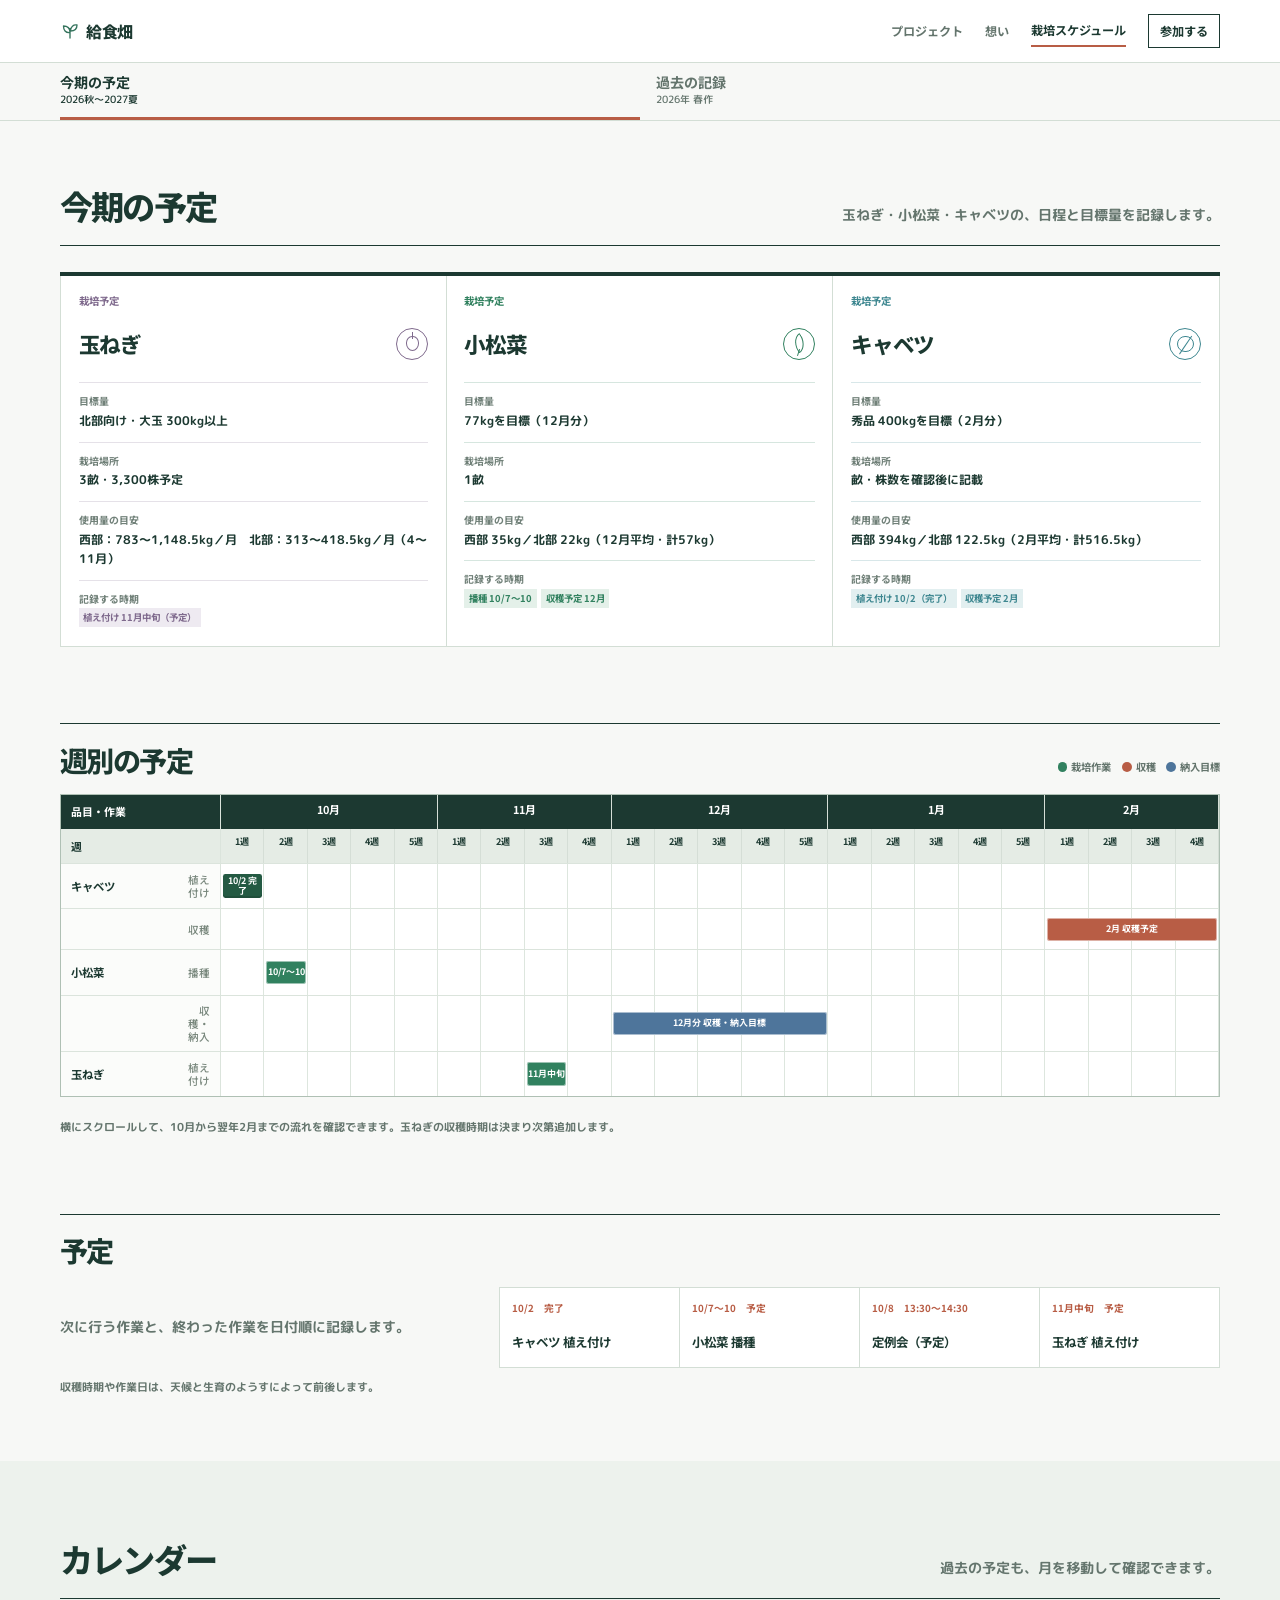
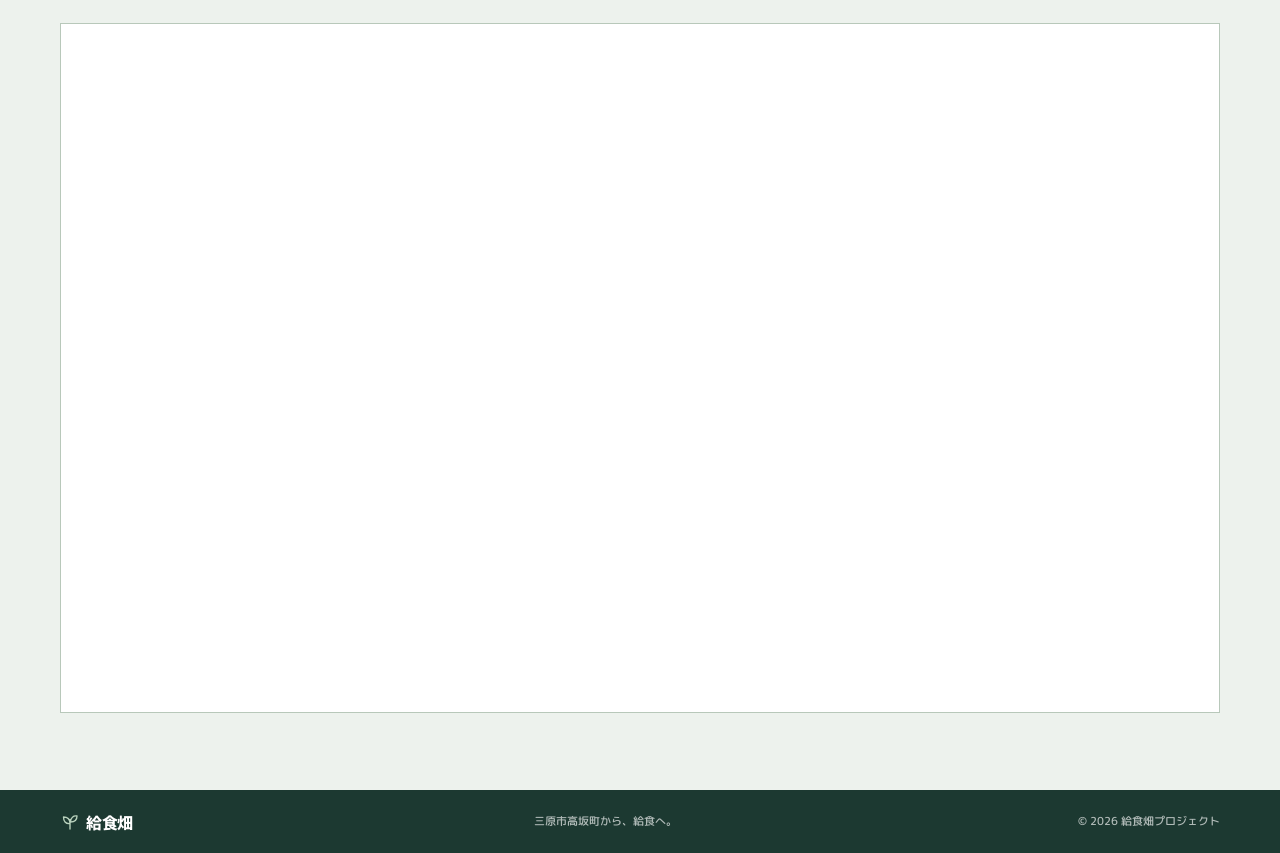
==== schedule.html @ 317f8845 "Add current-season cultivation gantt chart" ====
<!doctype html>
<html lang="ja">
  <head>
    <meta charset="UTF-8" />
    <meta name="viewport" content="width=device-width, initial-scale=1" />
    <meta name="description" content="給食畑の栽培予定と過去の栽培記録。播種から収穫・納入までの流れを確認できます。" />
    <title>栽培スケジュール | 給食畑</title>
    <link rel="preconnect" href="https://fonts.googleapis.com" />
    <link rel="preconnect" href="https://fonts.gstatic.com" crossorigin />
    <link href="https://fonts.googleapis.com/css2?family=M+PLUS+Rounded+1c:wght@400;500;700&family=Noto+Sans+JP:wght@500;600;700;800&display=swap" rel="stylesheet" />
    <link rel="icon" href="data:image/svg+xml,%3Csvg xmlns='http://www.w3.org/2000/svg' viewBox='0 0 64 64'%3E%3Cpath d='M31 58V21M31 34C16 35 10 25 10 14c13-1 21 6 21 20M33 25c3-13 11-18 22-17 0 13-8 20-22 20' fill='none' stroke='%231c3931' stroke-width='5' stroke-linecap='round'/%3E%3C/svg%3E" />
    <style>
      :root { --ink:#1c3931; --green:#34735c; --paper:#f7f8f6; --white:#fff; --line:#d3ded5; --muted:#64756d; --soil:#b85d45; --water:#628b9b; --onion:#7f6a8d; --komatsuna:#31815f; --cabbage:#3e8790; --delivery:#4e759b; --content:1160px; }
      * { box-sizing:border-box; }
      html { scroll-behavior:smooth; }
      body { margin:0; background:var(--paper); color:var(--ink); font-family:"M PLUS Rounded 1c","Hiragino Maru Gothic ProN","Yu Gothic",sans-serif; font-size:15px; font-weight:500; line-height:1.72; }
      button { font:inherit; cursor:pointer; }
      a { color:inherit; text-underline-offset:.2em; }
      h1,h2,h3,h4 { margin:0; font-family:"Noto Sans JP","Hiragino Kaku Gothic ProN","Yu Gothic",sans-serif; font-weight:800; letter-spacing:-.055em; line-height:1.28; }
      a:focus-visible,button:focus-visible,.gantt-scroll:focus-visible { outline:3px solid #d6a849; outline-offset:3px; }
      .skip-link { position:fixed; z-index:100; top:.5rem; left:.5rem; transform:translateY(-150%); padding:.4rem .7rem; background:var(--ink); color:white; font-weight:700; }
      .skip-link:focus { transform:translateY(0); }
      .content-width { width:min(var(--content),calc(100% - 3rem)); margin:auto; }

      .site-header { border-bottom:1px solid var(--line); background:var(--white); }
      .site-header__inner { width:min(var(--content),calc(100% - 3rem)); min-height:62px; margin:auto; display:flex; align-items:center; justify-content:space-between; gap:1.5rem; }
      .brand { display:inline-flex; align-items:center; gap:.4rem; font-family:"Noto Sans JP",sans-serif; font-size:1rem; font-weight:800; letter-spacing:-.04em; line-height:1; text-decoration:none; white-space:nowrap; }
      .brand__mark { width:1.25rem; height:1.25rem; fill:none; stroke:var(--green); stroke-linecap:round; stroke-linejoin:round; stroke-width:2.7; }
      nav { display:flex; gap:clamp(.6rem,1.7vw,1.5rem); align-items:center; font-family:"Noto Sans JP",sans-serif; font-size:.76rem; font-weight:700; }
      nav>a { padding:.3rem 0; color:var(--muted); text-decoration:none; }
      nav>a.is-current { border-bottom:2px solid var(--soil); color:var(--ink); }
      .header-cta { padding:.36rem .7rem; border:1px solid var(--ink); color:var(--ink); }

      .season-navigation { position:sticky; z-index:10; top:0; border-bottom:1px solid var(--line); background:rgba(247,248,246,.97); backdrop-filter:blur(10px); }
      .season-tabs { display:grid; grid-template-columns:repeat(2,minmax(0,1fr)); }
      .season-tab { min-height:57px; padding:.55rem 0; border:0; border-bottom:3px solid transparent; background:transparent; color:var(--muted); text-align:left; font-family:"Noto Sans JP",sans-serif; font-size:.88rem; font-weight:700; line-height:1.25; }
      .season-tab+.season-tab { padding-left:1rem; }
      .season-tab__index { display:none; }
      .season-tab small { display:block; margin-top:.1rem; font-family:"M PLUS Rounded 1c",sans-serif; font-size:.64rem; font-weight:500; }
      .season-tab.is-active { border-color:var(--soil); color:var(--ink); }

      .season-panel { padding:clamp(2.4rem,5vw,4.5rem) 0; }
      .season-panel[hidden] { display:none; }
      .section-intro { display:flex; align-items:baseline; justify-content:space-between; gap:2rem; padding-bottom:1.1rem; border-bottom:1px solid var(--ink); }
      .section-intro h1,.section-intro h2 { font-size:clamp(1.45rem,2.6vw,2.2rem); }
      .section-intro>p { max-width:34rem; margin:0; color:var(--muted); font-size:.87rem; font-weight:700; }
      .section-kicker { display:none; }

      .crop-ledger { display:grid; grid-template-columns:repeat(3,minmax(0,1fr)); margin-top:1.6rem; border-top:4px solid var(--entry-color, var(--ink)); }
      .crop-entry { min-width:0; padding:1rem 1.1rem 1.2rem; border-right:1px solid var(--line); border-bottom:1px solid var(--line); background:var(--white); }
      .crop-entry:first-child { border-left:1px solid var(--line); }
      .crop-entry--onion { --entry-color:var(--onion); --entry-pale:#eeeaf1; }
      .crop-entry--komatsuna { --entry-color:var(--komatsuna); --entry-pale:#e4f0e9; }
      .crop-entry--cabbage { --entry-color:var(--cabbage); --entry-pale:#e2eff0; }
      .crop-entry__number { display:block; margin-bottom:1.15rem; color:var(--entry-color); font-family:"Noto Sans JP",sans-serif; font-size:.65rem; font-weight:700; }
      .crop-entry__name { display:flex; align-items:center; justify-content:space-between; gap:.5rem; }
      .crop-entry__name h3 { font-size:1.35rem; }
      .crop-glyph { position:relative; flex:0 0 auto; width:2rem; height:2rem; border:1.5px solid var(--entry-color); border-radius:50%; }
      .crop-glyph::before,.crop-glyph::after { position:absolute; content:""; }
      .crop-entry--onion .crop-glyph::before { top:.43rem; left:.55rem; width:.72rem; height:.84rem; border:1.4px solid var(--entry-color); border-radius:48% 48% 52% 52%; }
      .crop-entry--onion .crop-glyph::after { top:.2rem; left:.93rem; height:.43rem; border-left:1.4px solid var(--entry-color); }
      .crop-entry--komatsuna .crop-glyph::before { top:.4rem; left:.61rem; width:.7rem; height:.9rem; border:1.4px solid var(--entry-color); border-radius:100% 0 100% 0; transform:rotate(-40deg); }
      .crop-entry--komatsuna .crop-glyph::after { top:1.25rem; left:.92rem; height:.46rem; border-left:1.4px solid var(--entry-color); transform:rotate(18deg); }
      .crop-entry--cabbage .crop-glyph::before { inset:.43rem; border:1.4px solid var(--entry-color); border-radius:50%; }
      .crop-entry--cabbage .crop-glyph::after { top:.28rem; left:.92rem; width:1px; height:1.4rem; background:var(--entry-color); transform:rotate(34deg); }
      .crop-entry dl { display:grid; gap:.72rem; margin:1.4rem 0 0; }
      .crop-entry dl>div { padding-top:.55rem; border-top:1px solid color-mix(in srgb,var(--entry-color) 20%,white); }
      dt { color:#718179; font-family:"Noto Sans JP",sans-serif; font-size:.62rem; font-weight:700; }
      dd { margin:.1rem 0 0; font-size:.78rem; font-weight:700; line-height:1.55; }
      .crop-entry__milestones dd { display:flex; flex-wrap:wrap; gap:.25rem; }
      .crop-entry__milestones dd span { padding:.13rem .3rem; background:var(--entry-pale); color:var(--entry-color); font-family:"Noto Sans JP",sans-serif; font-size:.59rem; font-weight:700; }

      .plan-gantt-section { margin-top:clamp(3rem,6vw,4.75rem); padding-top:1.1rem; border-top:1px solid var(--ink); }
      .plan-gantt-section .section-heading { margin-bottom:.75rem; }
      .plan-gantt-section .section-heading--gantt { display:flex; align-items:baseline; justify-content:space-between; gap:1.5rem; }
      .plan-gantt-section .section-heading h2 { font-size:clamp(1.3rem,2.2vw,1.8rem); }
      .plan-gantt-section .gantt-chart { min-width:1080px; }
      .gantt-bar.gantt-bar--complete { background:#245a43; box-shadow:inset 0 -2px 0 rgba(0,0,0,.12); }
      .gantt-bar--planned { box-shadow:inset 0 0 0 1px rgba(255,255,255,.52); }
      .plan-gantt-note { margin:.65rem 0 0; color:var(--muted); font-size:.68rem; font-weight:700; }
      .future-flow { margin-top:clamp(3rem,6vw,5rem); padding-top:1.1rem; border-top:1px solid var(--ink); }
      .future-flow__head { display:flex; align-items:baseline; justify-content:space-between; gap:2rem; }
      .future-flow__head h2 { font-size:clamp(1.3rem,2.2vw,1.8rem); }
      .schedule-pending { display:grid; grid-template-columns:minmax(14rem,1.15fr) 2fr; gap:1.5rem; align-items:center; margin-top:1.15rem; }
      .schedule-pending__lead { margin:0; color:var(--muted); font-size:.88rem; font-weight:700; }
      .schedule-steps { display:grid; grid-template-columns:repeat(4,1fr); gap:1px; margin:0; padding:0; border:1px solid var(--line); background:var(--line); list-style:none; }
      .schedule-steps li { min-height:72px; padding:.75rem; background:var(--white); }
      .schedule-steps span { display:block; margin-bottom:.8rem; color:var(--soil); font-family:"Noto Sans JP",sans-serif; font-size:.61rem; font-weight:700; }
      .schedule-steps strong { font-family:"Noto Sans JP",sans-serif; font-size:.78rem; font-weight:700; }
      .annotation,.gantt-note { margin:.65rem 0 0; color:var(--muted); font-size:.68rem; font-weight:700; }

      .season-panel--archive { background:#e7efe8; }
      .section-intro--archive { margin-bottom:2.3rem; }
      .delivery-summary { display:grid; grid-template-columns:10.5rem 1fr; gap:2rem; align-items:start; padding:1.1rem 0; border-top:1px solid var(--ink); border-bottom:1px solid #becdc0; }
      .delivery-summary__title h3 { font-size:1.05rem; }
      .summary-grid { display:grid; grid-template-columns:repeat(3,1fr); gap:1px; background:#bdcbbf; }
      .summary-grid article { min-width:0; padding:.8rem .9rem; background:var(--white); border-top:3px solid var(--komatsuna); }
      .summary-grid article:nth-child(2) { border-color:var(--water); }
      .summary-grid article:nth-child(3) { border-color:var(--soil); }
      .summary-grid p,.summary-grid small { display:block; margin:0; color:var(--muted); font-family:"Noto Sans JP",sans-serif; font-size:.63rem; font-weight:700; }
      .summary-grid strong { display:block; margin:.35rem 0 .22rem; font-family:"Noto Sans JP",sans-serif; font-size:clamp(1.5rem,2.5vw,2.25rem); font-weight:800; letter-spacing:-.09em; line-height:1; }
      .summary-grid strong span { margin-left:.1rem; font-size:.64em; letter-spacing:0; }

      .archive-gantt-section { margin-top:3.6rem; }
      .section-heading { margin-bottom:.9rem; }
      .section-heading--gantt { display:flex; align-items:baseline; justify-content:space-between; gap:1.5rem; }
      .section-heading h3 { font-size:clamp(1.2rem,2vw,1.6rem); }
      .legend { display:flex; flex-wrap:wrap; justify-content:flex-end; gap:.65rem; color:var(--muted); font-family:"Noto Sans JP",sans-serif; font-size:.64rem; font-weight:700; }
      .legend span { display:inline-flex; align-items:center; gap:.25rem; }
      .legend__swatch { width:.62rem; height:.62rem; border-radius:50%; background:var(--komatsuna); }
      .legend__swatch--harvest { background:var(--soil); }.legend__swatch--delivery { background:var(--delivery); }
      .crop-filter { display:flex; align-items:center; gap:.7rem; margin:0 0 .75rem; color:var(--muted); font-size:.68rem; font-weight:700; }
      .crop-filter>div { display:flex; flex-wrap:wrap; gap:.25rem; }
      .crop-filter button { padding:.18rem .45rem; border:1px solid #aabbb0; border-radius:999px; background:transparent; color:var(--ink); font-family:"Noto Sans JP",sans-serif; font-size:.61rem; font-weight:700; }
      .crop-filter button[aria-pressed="true"] { border-color:var(--green); background:var(--green); color:white; }
      .gantt-scroll { overflow-x:auto; padding:.25rem 0 .65rem; }
      .gantt-chart { min-width:1140px; overflow:hidden; border:1px solid #afc0b4; background:white; }
      .gantt-header,.gantt-row { display:grid; grid-template-columns:10rem 1fr; }
      .gantt-header>span,.gantt-row__label { padding:.48rem .62rem; border-right:1px solid #dbe4dc; }
      .gantt-header>span,.gantt-header__months span { background:var(--ink); color:white; font-family:"Noto Sans JP",sans-serif; font-size:.68rem; font-weight:700; }
      .gantt-header__months,.gantt-header__weeks,.gantt-track { display:grid; grid-template-columns:repeat(var(--columns),minmax(0,1fr)); }
      .gantt-header__months span,.gantt-header__weeks span { padding:.35rem; border-right:1px solid #d5ded6; text-align:center; }
      .gantt-header--weeks>span,.gantt-header__weeks span { background:#e5ece5; color:var(--ink); }
      .gantt-header__weeks span { font-family:"Noto Sans JP",sans-serif; font-size:.57rem; font-weight:700; }
      .gantt-row { min-height:2.85rem; border-top:1px solid #dbe4dc; }.gantt-row--sub { min-height:2.55rem; }.gantt-row.is-filtered { display:none; }
      .gantt-row__label { display:grid; grid-template-columns:1fr 2rem; align-items:center; gap:.3rem; background:#fbfcfa; font-family:"Noto Sans JP",sans-serif; font-size:.66rem; line-height:1.25; }
      .gantt-row__label strong { font-size:.71rem; }.gantt-row__label span { color:#77867b; text-align:right; }
      .gantt-track { align-items:center; background-image:repeating-linear-gradient(to right,transparent 0,transparent calc((100% / var(--columns)) - 1px),#dde6de calc((100% / var(--columns)) - 1px),#dde6de calc(100% / var(--columns))); }
      .gantt-bar { display:grid; place-items:center; min-height:1.48rem; margin:.28rem .12rem; padding:.08rem; border-radius:.15rem; color:white; font-family:"Noto Sans JP",sans-serif; font-size:.56rem; font-weight:700; line-height:1.15; text-align:center; }
      .gantt-bar--work { background:var(--komatsuna); }.gantt-bar--harvest { background:var(--soil); }.gantt-bar--delivery { background:var(--delivery); }

      .archive-list-section { margin-top:3.7rem; }
      .monthly-list { display:grid; grid-template-columns:repeat(5,minmax(0,1fr)); border-top:1px solid var(--ink); }
      .month-record { min-width:0; padding:.85rem .75rem 1rem; border-right:1px solid #b9c9bb; border-bottom:1px solid #b9c9bb; background:rgba(255,255,255,.48); }
      .month-record:first-child { border-left:1px solid #b9c9bb; }
      .month-record h4 { margin:0 0 .9rem; font-size:1.3rem; }
      .month-record__period+.month-record__period { margin-top:.7rem; padding-top:.65rem; border-top:1px solid #cbd8cc; }
      .month-record__period p { margin:0 0 .25rem; color:var(--green); font-family:"Noto Sans JP",sans-serif; font-size:.59rem; font-weight:700; }
      .month-record__period ul { display:grid; gap:.34rem; margin:0; padding:0; list-style:none; font-size:.68rem; font-weight:700; line-height:1.5; }
      .month-record__period li { position:relative; padding-left:.62rem; }.month-record__period li::before { position:absolute; top:.38rem; left:0; width:.24rem; height:.24rem; border-radius:50%; background:var(--soil); content:""; }

      .calendar-section { padding:clamp(3rem,6vw,5rem) 0; background:#edf2ed; }.section-intro--calendar { margin-bottom:1.5rem; }
      .calendar-frame { height:clamp(480px,64vw,690px); overflow:hidden; border:1px solid #b8c8ba; background:white; }.calendar-frame iframe { width:100%; height:100%; border:0; }
      .site-footer { display:flex; align-items:center; justify-content:space-between; gap:1rem; padding:1.35rem max(1.5rem,calc((100% - var(--content))/2)); background:var(--ink); color:white; }.brand--footer { color:white; }.brand--footer .brand__mark { stroke:#b9d2bd; }.site-footer p,.site-footer small { margin:0; color:rgba(255,255,255,.65); font-size:.66rem; }

      @media(max-width:800px) { .section-intro { display:block; }.section-intro>p { margin-top:.65rem; }.delivery-summary { grid-template-columns:1fr; gap:1rem; }.monthly-list { grid-template-columns:repeat(3,minmax(0,1fr)); }.month-record:nth-child(4) { border-left:1px solid #b9c9bb; } }
      @media(max-width:680px) { .site-header__inner { min-height:58px; }nav>a:not(.is-current),.header-cta { display:none; }.content-width,.site-header__inner { width:calc(100% - 2rem); }.season-panel { padding:2.2rem 0; }.crop-ledger { grid-template-columns:1fr; }.crop-entry,.crop-entry:first-child { display:grid; grid-template-columns:7.5rem 1fr; gap:1rem; border-left:1px solid var(--line); }.crop-entry__number { margin-bottom:.55rem; }.crop-entry dl { margin:0; }.plan-gantt-section .section-heading--gantt { display:block; }.plan-gantt-section .legend { justify-content:flex-start; margin-top:.6rem; }.future-flow { margin-top:3.2rem; }.future-flow__head { display:block; }.schedule-pending { grid-template-columns:1fr; gap:.85rem; }.schedule-steps { grid-template-columns:repeat(2,1fr); }.section-heading--gantt { display:block; }.legend { justify-content:flex-start; margin-top:.6rem; }.summary-grid { grid-template-columns:1fr; }.summary-grid article { display:grid; grid-template-columns:1fr auto; align-items:center; }.summary-grid strong { grid-row:span 2; grid-column:2; margin:0; }.summary-grid small { grid-column:1; }.monthly-list { grid-template-columns:1fr; }.month-record,.month-record:nth-child(4) { border-left:1px solid #b9c9bb; }.site-footer { display:grid; justify-items:start; gap:.25rem; } }
      @media(max-width:400px) { body { font-size:14px; }.season-tab { min-height:53px; font-size:.76rem; }.season-tab+.season-tab { padding-left:.55rem; }.crop-entry,.crop-entry:first-child { grid-template-columns:1fr; }.schedule-steps { grid-template-columns:1fr; }.schedule-steps li { min-height:0; padding:.65rem .8rem; }.schedule-steps span,.schedule-steps strong { display:inline; }.schedule-steps span { margin-right:.55rem; }.crop-filter { display:block; }.crop-filter>div { margin-top:.4rem; } }
      @media(prefers-reduced-motion:reduce) { html { scroll-behavior:auto; } }
    </style>
  </head>
  <body>
    <a class="skip-link" href="#main">本文へ移動</a>
    <header class="site-header"><div class="site-header__inner"><a class="brand" href="/" aria-label="給食畑 トップページ"><svg class="brand__mark" viewBox="0 0 40 40" aria-hidden="true"><path d="M20 34V15M20 23C11 24 7 18 7 10c8 0 13 4 13 13M21 18c2-8 7-11 13-10 0 8-5 12-13 12" /></svg><span>給食畑</span></a><nav aria-label="主要メニュー"><a href="/#about">プロジェクト</a><a href="/#story">想い</a><a class="is-current" href="schedule.html" aria-current="page">栽培スケジュール</a><a class="header-cta" href="/#contact">参加する</a></nav></div></header>

    <main id="main">
      <section class="season-navigation" aria-label="表示する栽培期を選ぶ"><div class="content-width"><div class="season-tabs" role="tablist" aria-label="栽培期"><button id="tab-plan" class="season-tab is-active" type="button" role="tab" aria-selected="true" aria-controls="panel-plan" data-season-tab="plan"><span class="season-tab__index">01</span><span>今期の予定<small>2026秋〜2027夏</small></span></button><button id="tab-spring-2026" class="season-tab" type="button" role="tab" aria-selected="false" aria-controls="panel-spring-2026" data-season-tab="spring-2026"><span class="season-tab__index">02</span><span>過去の記録<small>2026年 春作</small></span></button></div></div></section>

      <section id="panel-plan" class="season-panel season-panel--plan" role="tabpanel" aria-labelledby="tab-plan" data-season-panel="plan"><div class="content-width"><div class="section-intro"><div><p class="section-kicker">今期の栽培計画</p><h1>今期の予定</h1></div><p>玉ねぎ・小松菜・キャベツの、日程と目標量を記録します。</p></div><div id="plan-crops" class="crop-ledger" aria-live="polite"></div><section class="plan-gantt-section" aria-labelledby="plan-gantt-title"><div class="section-heading section-heading--gantt"><div><h2 id="plan-gantt-title">週別の予定</h2></div><div class="legend" aria-label="ガント表の凡例"><span><i class="legend__swatch legend__swatch--work"></i>栽培作業</span><span><i class="legend__swatch legend__swatch--harvest"></i>収穫</span><span><i class="legend__swatch legend__swatch--delivery"></i>納入目標</span></div></div><div class="gantt-scroll" tabindex="0" aria-label="2026年秋から2027年2月までの週別栽培予定。横にスクロールして確認できます。"><div id="plan-gantt" class="gantt-chart"></div></div><p class="plan-gantt-note">横にスクロールして、10月から翌年2月までの流れを確認できます。玉ねぎの収穫時期は決まり次第追加します。</p></section><section class="future-flow" aria-labelledby="plan-schedule-title"><div class="future-flow__head"><p class="section-kicker">直近の作業</p><h2 id="plan-schedule-title">予定</h2></div><div id="plan-schedule" class="schedule-pending"><p class="schedule-pending__lead">次に行う作業と、終わった作業を日付順に記録します。</p><ol class="schedule-steps" aria-label="直近の栽培と会議の予定"><li><span>10/2　完了</span><strong>キャベツ 植え付け</strong></li><li><span>10/7〜10　予定</span><strong>小松菜 播種</strong></li><li><span>10/8　13:30〜14:30</span><strong>定例会（予定）</strong></li><li><span>11月中旬　予定</span><strong>玉ねぎ 植え付け</strong></li></ol></div><p class="annotation">収穫時期や作業日は、天候と生育のようすによって前後します。</p></section></div></section>

      <section id="panel-spring-2026" class="season-panel season-panel--archive" role="tabpanel" aria-labelledby="tab-spring-2026" data-season-panel="spring-2026" hidden><div class="content-width"><div class="section-intro section-intro--archive"><div><p class="section-kicker">2026年 春作の記録</p><h2>過去の予定と実績</h2></div><p>当時の予定と実績を、今期の計画と分けて保管しています。</p></div><section class="delivery-summary" aria-labelledby="spring-summary-title"><div class="delivery-summary__title"><p class="section-kicker">5月の納入</p><h3 id="spring-summary-title">納入実績</h3></div><div class="summary-grid"><article><p>小松菜</p><strong>67.6<span>kg</span></strong><small>西部・北部 合計</small></article><article><p>青梗菜</p><strong>54.4<span>kg</span></strong><small>西部・北部 合計</small></article><article><p>キャベツ</p><strong>86.6<span>kg</span></strong><small>北部 合計</small></article></div></section><section class="archive-gantt-section" aria-labelledby="archive-gantt-title"><div class="section-heading section-heading--gantt"><div><p class="section-kicker">週別の記録</p><h3 id="archive-gantt-title">ガントチャート</h3></div><div class="legend" aria-label="ガント表の凡例"><span><i class="legend__swatch legend__swatch--work"></i>作業</span><span><i class="legend__swatch legend__swatch--harvest"></i>収穫</span><span><i class="legend__swatch legend__swatch--delivery"></i>出荷可能</span></div></div><div class="crop-filter" aria-label="品目で表示を絞り込む"><span>表示する品目</span><div id="crop-filter-buttons"></div></div><div class="gantt-scroll" tabindex="0" aria-label="2026年春作の週別ガント表。横にスクロールして確認できます。"><div id="archive-gantt" class="gantt-chart"></div></div><p class="gantt-note">横にスクロールすると、3月から7月までの週別の流れを確認できます。</p></section><section class="archive-list-section" aria-labelledby="archive-list-title"><div class="section-heading"><p class="section-kicker">月別の記録</p><h3 id="archive-list-title">月ごとの予定</h3></div><div id="archive-list" class="monthly-list"></div></section></div></section>

      <section class="calendar-section" aria-labelledby="calendar-title"><div class="content-width"><div class="section-intro section-intro--calendar"><div><p class="section-kicker">詳細</p><h2 id="calendar-title">カレンダー</h2></div><p>過去の予定も、月を移動して確認できます。</p></div><div class="calendar-frame"><iframe title="給食畑のGoogleカレンダー" src="https://calendar.google.com/calendar/embed?src=kyushokubatake%40gmail.com&ctz=Asia%2FTokyo" frameborder="0" scrolling="no"></iframe></div></div></section>
    </main>

    <footer class="site-footer"><a class="brand brand--footer" href="/"><svg class="brand__mark" viewBox="0 0 40 40" aria-hidden="true"><path d="M20 34V15M20 23C11 24 7 18 7 10c8 0 13 4 13 13M21 18c2-8 7-11 13-10 0 8-5 12-13 12" /></svg><span>給食畑</span></a><p>三原市高坂町から、給食へ。</p><small>&copy; 2026 給食畑プロジェクト</small></footer>
    <script src="schedule.js"></script>
  </body>
</html>
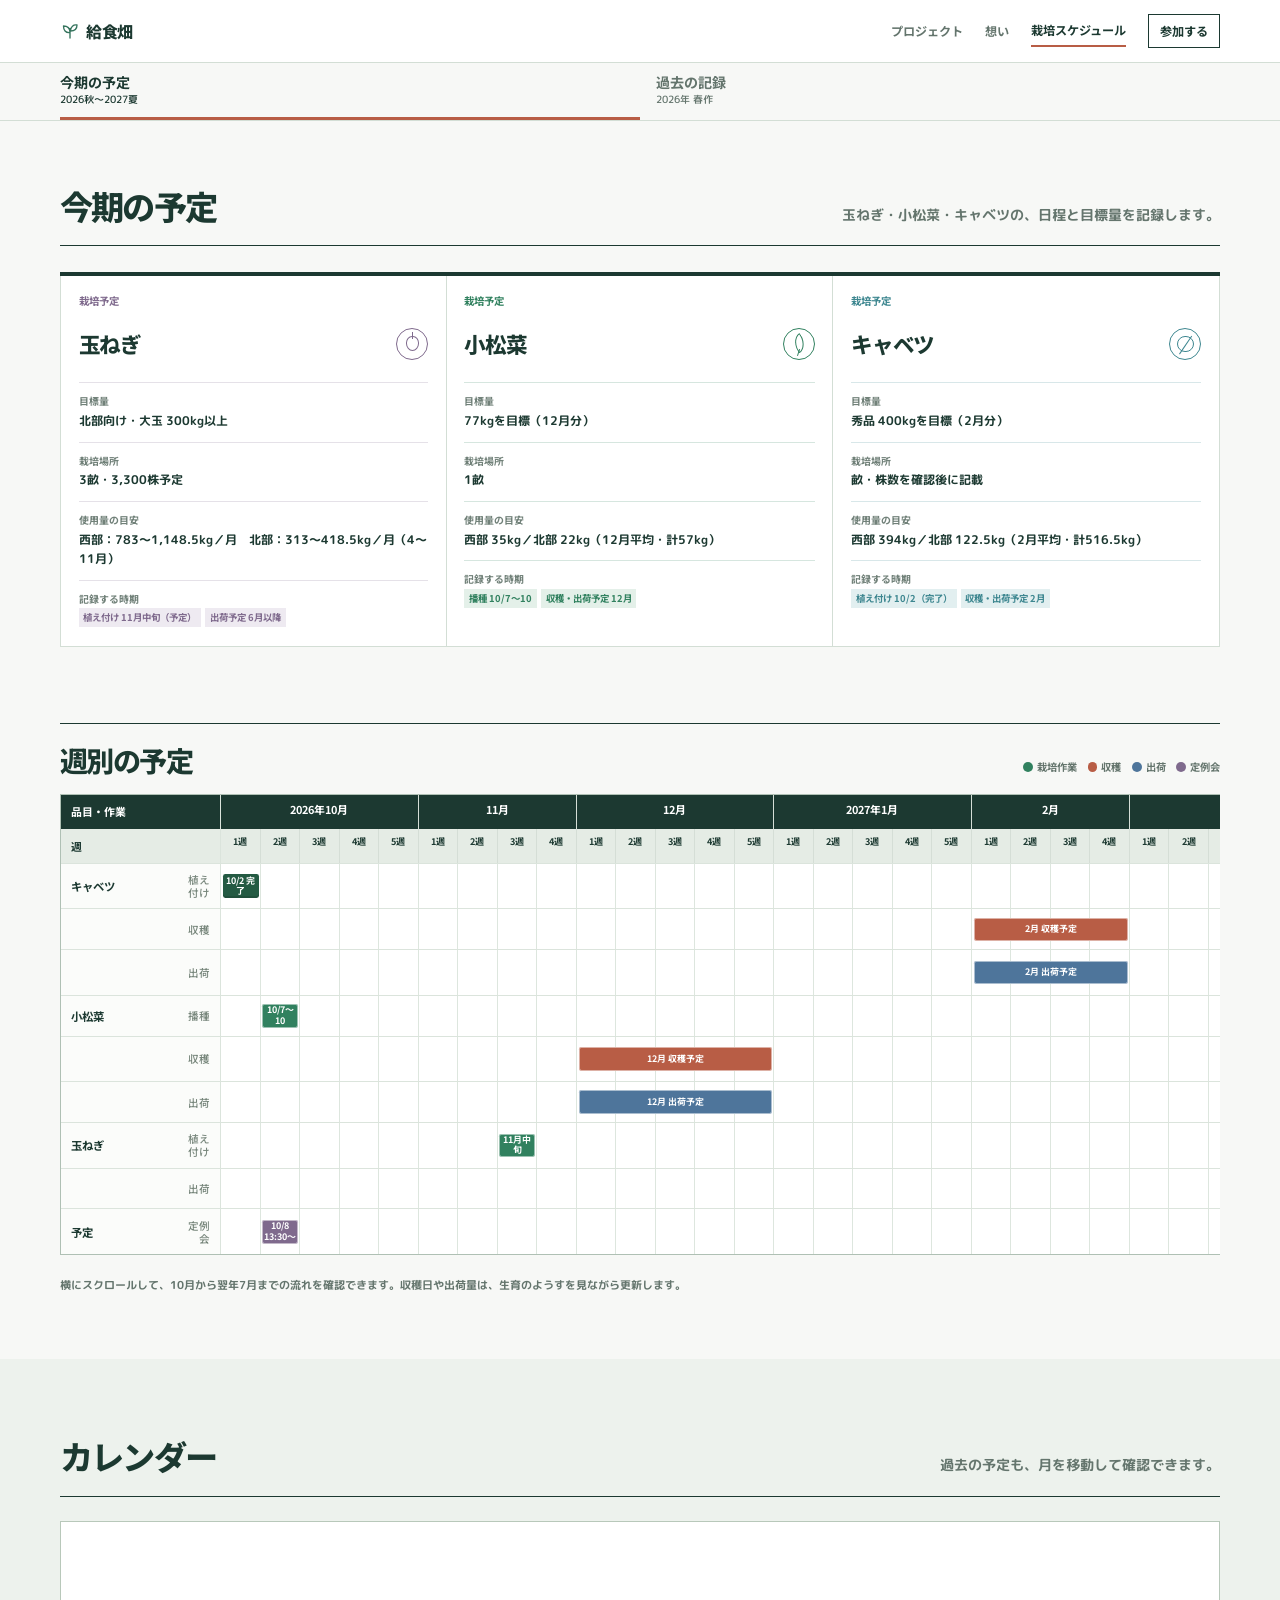
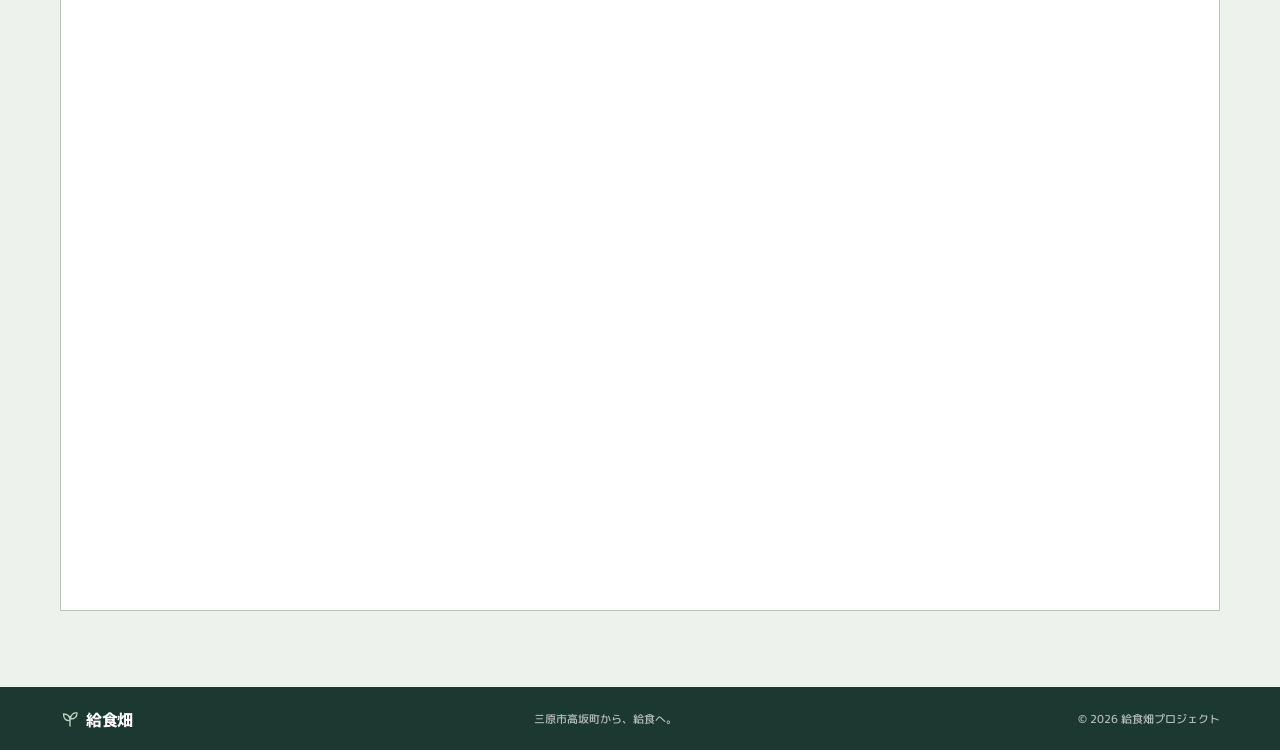
==== commit 288c3b1c: "Align site pages and expand cultivation schedule" ====
--- a/schedule.html
+++ b/schedule.html
@@ -74,20 +74,12 @@
       .plan-gantt-section .section-heading { margin-bottom:.75rem; }
       .plan-gantt-section .section-heading--gantt { display:flex; align-items:baseline; justify-content:space-between; gap:1.5rem; }
       .plan-gantt-section .section-heading h2 { font-size:clamp(1.3rem,2.2vw,1.8rem); }
-      .plan-gantt-section .gantt-chart { min-width:1080px; }
+      .plan-gantt-section .gantt-chart { min-width:1940px; }
       .gantt-bar.gantt-bar--complete { background:#245a43; box-shadow:inset 0 -2px 0 rgba(0,0,0,.12); }
       .gantt-bar--planned { box-shadow:inset 0 0 0 1px rgba(255,255,255,.52); }
+      .gantt-bar--meeting { background:var(--onion); }
       .plan-gantt-note { margin:.65rem 0 0; color:var(--muted); font-size:.68rem; font-weight:700; }
-      .future-flow { margin-top:clamp(3rem,6vw,5rem); padding-top:1.1rem; border-top:1px solid var(--ink); }
-      .future-flow__head { display:flex; align-items:baseline; justify-content:space-between; gap:2rem; }
-      .future-flow__head h2 { font-size:clamp(1.3rem,2.2vw,1.8rem); }
-      .schedule-pending { display:grid; grid-template-columns:minmax(14rem,1.15fr) 2fr; gap:1.5rem; align-items:center; margin-top:1.15rem; }
-      .schedule-pending__lead { margin:0; color:var(--muted); font-size:.88rem; font-weight:700; }
-      .schedule-steps { display:grid; grid-template-columns:repeat(4,1fr); gap:1px; margin:0; padding:0; border:1px solid var(--line); background:var(--line); list-style:none; }
-      .schedule-steps li { min-height:72px; padding:.75rem; background:var(--white); }
-      .schedule-steps span { display:block; margin-bottom:.8rem; color:var(--soil); font-family:"Noto Sans JP",sans-serif; font-size:.61rem; font-weight:700; }
-      .schedule-steps strong { font-family:"Noto Sans JP",sans-serif; font-size:.78rem; font-weight:700; }
-      .annotation,.gantt-note { margin:.65rem 0 0; color:var(--muted); font-size:.68rem; font-weight:700; }
+      .gantt-note { margin:.65rem 0 0; color:var(--muted); font-size:.68rem; font-weight:700; }
 
       .season-panel--archive { background:#e7efe8; }
       .section-intro--archive { margin-bottom:2.3rem; }
@@ -108,7 +100,7 @@
       .legend { display:flex; flex-wrap:wrap; justify-content:flex-end; gap:.65rem; color:var(--muted); font-family:"Noto Sans JP",sans-serif; font-size:.64rem; font-weight:700; }
       .legend span { display:inline-flex; align-items:center; gap:.25rem; }
       .legend__swatch { width:.62rem; height:.62rem; border-radius:50%; background:var(--komatsuna); }
-      .legend__swatch--harvest { background:var(--soil); }.legend__swatch--delivery { background:var(--delivery); }
+      .legend__swatch--harvest { background:var(--soil); }.legend__swatch--delivery { background:var(--delivery); }.legend__swatch--meeting { background:var(--onion); }
       .crop-filter { display:flex; align-items:center; gap:.7rem; margin:0 0 .75rem; color:var(--muted); font-size:.68rem; font-weight:700; }
       .crop-filter>div { display:flex; flex-wrap:wrap; gap:.25rem; }
       .crop-filter button { padding:.18rem .45rem; border:1px solid #aabbb0; border-radius:999px; background:transparent; color:var(--ink); font-family:"Noto Sans JP",sans-serif; font-size:.61rem; font-weight:700; }
@@ -144,26 +136,26 @@
       .site-footer { display:flex; align-items:center; justify-content:space-between; gap:1rem; padding:1.35rem max(1.5rem,calc((100% - var(--content))/2)); background:var(--ink); color:white; }.brand--footer { color:white; }.brand--footer .brand__mark { stroke:#b9d2bd; }.site-footer p,.site-footer small { margin:0; color:rgba(255,255,255,.65); font-size:.66rem; }
 
       @media(max-width:800px) { .section-intro { display:block; }.section-intro>p { margin-top:.65rem; }.delivery-summary { grid-template-columns:1fr; gap:1rem; }.monthly-list { grid-template-columns:repeat(3,minmax(0,1fr)); }.month-record:nth-child(4) { border-left:1px solid #b9c9bb; } }
-      @media(max-width:680px) { .site-header__inner { min-height:58px; }nav>a:not(.is-current),.header-cta { display:none; }.content-width,.site-header__inner { width:calc(100% - 2rem); }.season-panel { padding:2.2rem 0; }.crop-ledger { grid-template-columns:1fr; }.crop-entry,.crop-entry:first-child { display:grid; grid-template-columns:7.5rem 1fr; gap:1rem; border-left:1px solid var(--line); }.crop-entry__number { margin-bottom:.55rem; }.crop-entry dl { margin:0; }.plan-gantt-section .section-heading--gantt { display:block; }.plan-gantt-section .legend { justify-content:flex-start; margin-top:.6rem; }.future-flow { margin-top:3.2rem; }.future-flow__head { display:block; }.schedule-pending { grid-template-columns:1fr; gap:.85rem; }.schedule-steps { grid-template-columns:repeat(2,1fr); }.section-heading--gantt { display:block; }.legend { justify-content:flex-start; margin-top:.6rem; }.summary-grid { grid-template-columns:1fr; }.summary-grid article { display:grid; grid-template-columns:1fr auto; align-items:center; }.summary-grid strong { grid-row:span 2; grid-column:2; margin:0; }.summary-grid small { grid-column:1; }.monthly-list { grid-template-columns:1fr; }.month-record,.month-record:nth-child(4) { border-left:1px solid #b9c9bb; }.site-footer { display:grid; justify-items:start; gap:.25rem; } }
-      @media(max-width:400px) { body { font-size:14px; }.season-tab { min-height:53px; font-size:.76rem; }.season-tab+.season-tab { padding-left:.55rem; }.crop-entry,.crop-entry:first-child { grid-template-columns:1fr; }.schedule-steps { grid-template-columns:1fr; }.schedule-steps li { min-height:0; padding:.65rem .8rem; }.schedule-steps span,.schedule-steps strong { display:inline; }.schedule-steps span { margin-right:.55rem; }.crop-filter { display:block; }.crop-filter>div { margin-top:.4rem; } }
+      @media(max-width:680px) { .site-header__inner { min-height:58px; }nav>a:not(.is-current),.header-cta { display:none; }.content-width,.site-header__inner { width:calc(100% - 2rem); }.season-panel { padding:2.2rem 0; }.crop-ledger { grid-template-columns:1fr; }.crop-entry,.crop-entry:first-child { display:grid; grid-template-columns:7.5rem 1fr; gap:1rem; border-left:1px solid var(--line); }.crop-entry__number { margin-bottom:.55rem; }.crop-entry dl { margin:0; }.plan-gantt-section .section-heading--gantt { display:block; }.plan-gantt-section .legend { justify-content:flex-start; margin-top:.6rem; }.section-heading--gantt { display:block; }.legend { justify-content:flex-start; margin-top:.6rem; }.summary-grid { grid-template-columns:1fr; }.summary-grid article { display:grid; grid-template-columns:1fr auto; align-items:center; }.summary-grid strong { grid-row:span 2; grid-column:2; margin:0; }.summary-grid small { grid-column:1; }.monthly-list { grid-template-columns:1fr; }.month-record,.month-record:nth-child(4) { border-left:1px solid #b9c9bb; }.site-footer { display:grid; justify-items:start; gap:.25rem; } }
+      @media(max-width:400px) { body { font-size:14px; }.season-tab { min-height:53px; font-size:.76rem; }.season-tab+.season-tab { padding-left:.55rem; }.crop-entry,.crop-entry:first-child { grid-template-columns:1fr; }.crop-filter { display:block; }.crop-filter>div { margin-top:.4rem; } }
       @media(prefers-reduced-motion:reduce) { html { scroll-behavior:auto; } }
     </style>
   </head>
   <body>
     <a class="skip-link" href="#main">本文へ移動</a>
-    <header class="site-header"><div class="site-header__inner"><a class="brand" href="/" aria-label="給食畑 トップページ"><svg class="brand__mark" viewBox="0 0 40 40" aria-hidden="true"><path d="M20 34V15M20 23C11 24 7 18 7 10c8 0 13 4 13 13M21 18c2-8 7-11 13-10 0 8-5 12-13 12" /></svg><span>給食畑</span></a><nav aria-label="主要メニュー"><a href="/#about">プロジェクト</a><a href="/#story">想い</a><a class="is-current" href="schedule.html" aria-current="page">栽培スケジュール</a><a class="header-cta" href="/#contact">参加する</a></nav></div></header>
+    <header class="site-header"><div class="site-header__inner"><a class="brand" href="index.html" aria-label="給食畑 トップページ"><svg class="brand__mark" viewBox="0 0 40 40" aria-hidden="true"><path d="M20 34V15M20 23C11 24 7 18 7 10c8 0 13 4 13 13M21 18c2-8 7-11 13-10 0 8-5 12-13 12" /></svg><span>給食畑</span></a><nav aria-label="主要メニュー"><a href="index.html#about">プロジェクト</a><a href="index.html#story">想い</a><a class="is-current" href="schedule.html" aria-current="page">栽培スケジュール</a><a class="header-cta" href="index.html#contact">参加する</a></nav></div></header>
 
     <main id="main">
       <section class="season-navigation" aria-label="表示する栽培期を選ぶ"><div class="content-width"><div class="season-tabs" role="tablist" aria-label="栽培期"><button id="tab-plan" class="season-tab is-active" type="button" role="tab" aria-selected="true" aria-controls="panel-plan" data-season-tab="plan"><span class="season-tab__index">01</span><span>今期の予定<small>2026秋〜2027夏</small></span></button><button id="tab-spring-2026" class="season-tab" type="button" role="tab" aria-selected="false" aria-controls="panel-spring-2026" data-season-tab="spring-2026"><span class="season-tab__index">02</span><span>過去の記録<small>2026年 春作</small></span></button></div></div></section>
 
-      <section id="panel-plan" class="season-panel season-panel--plan" role="tabpanel" aria-labelledby="tab-plan" data-season-panel="plan"><div class="content-width"><div class="section-intro"><div><p class="section-kicker">今期の栽培計画</p><h1>今期の予定</h1></div><p>玉ねぎ・小松菜・キャベツの、日程と目標量を記録します。</p></div><div id="plan-crops" class="crop-ledger" aria-live="polite"></div><section class="plan-gantt-section" aria-labelledby="plan-gantt-title"><div class="section-heading section-heading--gantt"><div><h2 id="plan-gantt-title">週別の予定</h2></div><div class="legend" aria-label="ガント表の凡例"><span><i class="legend__swatch legend__swatch--work"></i>栽培作業</span><span><i class="legend__swatch legend__swatch--harvest"></i>収穫</span><span><i class="legend__swatch legend__swatch--delivery"></i>納入目標</span></div></div><div class="gantt-scroll" tabindex="0" aria-label="2026年秋から2027年2月までの週別栽培予定。横にスクロールして確認できます。"><div id="plan-gantt" class="gantt-chart"></div></div><p class="plan-gantt-note">横にスクロールして、10月から翌年2月までの流れを確認できます。玉ねぎの収穫時期は決まり次第追加します。</p></section><section class="future-flow" aria-labelledby="plan-schedule-title"><div class="future-flow__head"><p class="section-kicker">直近の作業</p><h2 id="plan-schedule-title">予定</h2></div><div id="plan-schedule" class="schedule-pending"><p class="schedule-pending__lead">次に行う作業と、終わった作業を日付順に記録します。</p><ol class="schedule-steps" aria-label="直近の栽培と会議の予定"><li><span>10/2　完了</span><strong>キャベツ 植え付け</strong></li><li><span>10/7〜10　予定</span><strong>小松菜 播種</strong></li><li><span>10/8　13:30〜14:30</span><strong>定例会（予定）</strong></li><li><span>11月中旬　予定</span><strong>玉ねぎ 植え付け</strong></li></ol></div><p class="annotation">収穫時期や作業日は、天候と生育のようすによって前後します。</p></section></div></section>
+      <section id="panel-plan" class="season-panel season-panel--plan" role="tabpanel" aria-labelledby="tab-plan" data-season-panel="plan"><div class="content-width"><div class="section-intro"><div><p class="section-kicker">今期の栽培計画</p><h1>今期の予定</h1></div><p>玉ねぎ・小松菜・キャベツの、日程と目標量を記録します。</p></div><div id="plan-crops" class="crop-ledger" aria-live="polite"></div><section class="plan-gantt-section" aria-labelledby="plan-gantt-title"><div class="section-heading section-heading--gantt"><div><h2 id="plan-gantt-title">週別の予定</h2></div><div class="legend" aria-label="ガント表の凡例"><span><i class="legend__swatch legend__swatch--work"></i>栽培作業</span><span><i class="legend__swatch legend__swatch--harvest"></i>収穫</span><span><i class="legend__swatch legend__swatch--delivery"></i>出荷</span><span><i class="legend__swatch legend__swatch--meeting"></i>定例会</span></div></div><div class="gantt-scroll" tabindex="0" aria-label="2026年秋から2027年7月までの週別栽培予定。横にスクロールして確認できます。"><div id="plan-gantt" class="gantt-chart"></div></div><p class="plan-gantt-note">横にスクロールして、10月から翌年7月までの流れを確認できます。収穫日や出荷量は、生育のようすを見ながら更新します。</p></section></div></section>
 
       <section id="panel-spring-2026" class="season-panel season-panel--archive" role="tabpanel" aria-labelledby="tab-spring-2026" data-season-panel="spring-2026" hidden><div class="content-width"><div class="section-intro section-intro--archive"><div><p class="section-kicker">2026年 春作の記録</p><h2>過去の予定と実績</h2></div><p>当時の予定と実績を、今期の計画と分けて保管しています。</p></div><section class="delivery-summary" aria-labelledby="spring-summary-title"><div class="delivery-summary__title"><p class="section-kicker">5月の納入</p><h3 id="spring-summary-title">納入実績</h3></div><div class="summary-grid"><article><p>小松菜</p><strong>67.6<span>kg</span></strong><small>西部・北部 合計</small></article><article><p>青梗菜</p><strong>54.4<span>kg</span></strong><small>西部・北部 合計</small></article><article><p>キャベツ</p><strong>86.6<span>kg</span></strong><small>北部 合計</small></article></div></section><section class="archive-gantt-section" aria-labelledby="archive-gantt-title"><div class="section-heading section-heading--gantt"><div><p class="section-kicker">週別の記録</p><h3 id="archive-gantt-title">ガントチャート</h3></div><div class="legend" aria-label="ガント表の凡例"><span><i class="legend__swatch legend__swatch--work"></i>作業</span><span><i class="legend__swatch legend__swatch--harvest"></i>収穫</span><span><i class="legend__swatch legend__swatch--delivery"></i>出荷可能</span></div></div><div class="crop-filter" aria-label="品目で表示を絞り込む"><span>表示する品目</span><div id="crop-filter-buttons"></div></div><div class="gantt-scroll" tabindex="0" aria-label="2026年春作の週別ガント表。横にスクロールして確認できます。"><div id="archive-gantt" class="gantt-chart"></div></div><p class="gantt-note">横にスクロールすると、3月から7月までの週別の流れを確認できます。</p></section><section class="archive-list-section" aria-labelledby="archive-list-title"><div class="section-heading"><p class="section-kicker">月別の記録</p><h3 id="archive-list-title">月ごとの予定</h3></div><div id="archive-list" class="monthly-list"></div></section></div></section>
 
       <section class="calendar-section" aria-labelledby="calendar-title"><div class="content-width"><div class="section-intro section-intro--calendar"><div><p class="section-kicker">詳細</p><h2 id="calendar-title">カレンダー</h2></div><p>過去の予定も、月を移動して確認できます。</p></div><div class="calendar-frame"><iframe title="給食畑のGoogleカレンダー" src="https://calendar.google.com/calendar/embed?src=kyushokubatake%40gmail.com&ctz=Asia%2FTokyo" frameborder="0" scrolling="no"></iframe></div></div></section>
     </main>
 
-    <footer class="site-footer"><a class="brand brand--footer" href="/"><svg class="brand__mark" viewBox="0 0 40 40" aria-hidden="true"><path d="M20 34V15M20 23C11 24 7 18 7 10c8 0 13 4 13 13M21 18c2-8 7-11 13-10 0 8-5 12-13 12" /></svg><span>給食畑</span></a><p>三原市高坂町から、給食へ。</p><small>&copy; 2026 給食畑プロジェクト</small></footer>
+    <footer class="site-footer"><a class="brand brand--footer" href="index.html"><svg class="brand__mark" viewBox="0 0 40 40" aria-hidden="true"><path d="M20 34V15M20 23C11 24 7 18 7 10c8 0 13 4 13 13M21 18c2-8 7-11 13-10 0 8-5 12-13 12" /></svg><span>給食畑</span></a><p>三原市高坂町から、給食へ。</p><small>&copy; 2026 給食畑プロジェクト</small></footer>
     <script src="schedule.js"></script>
   </body>
 </html>
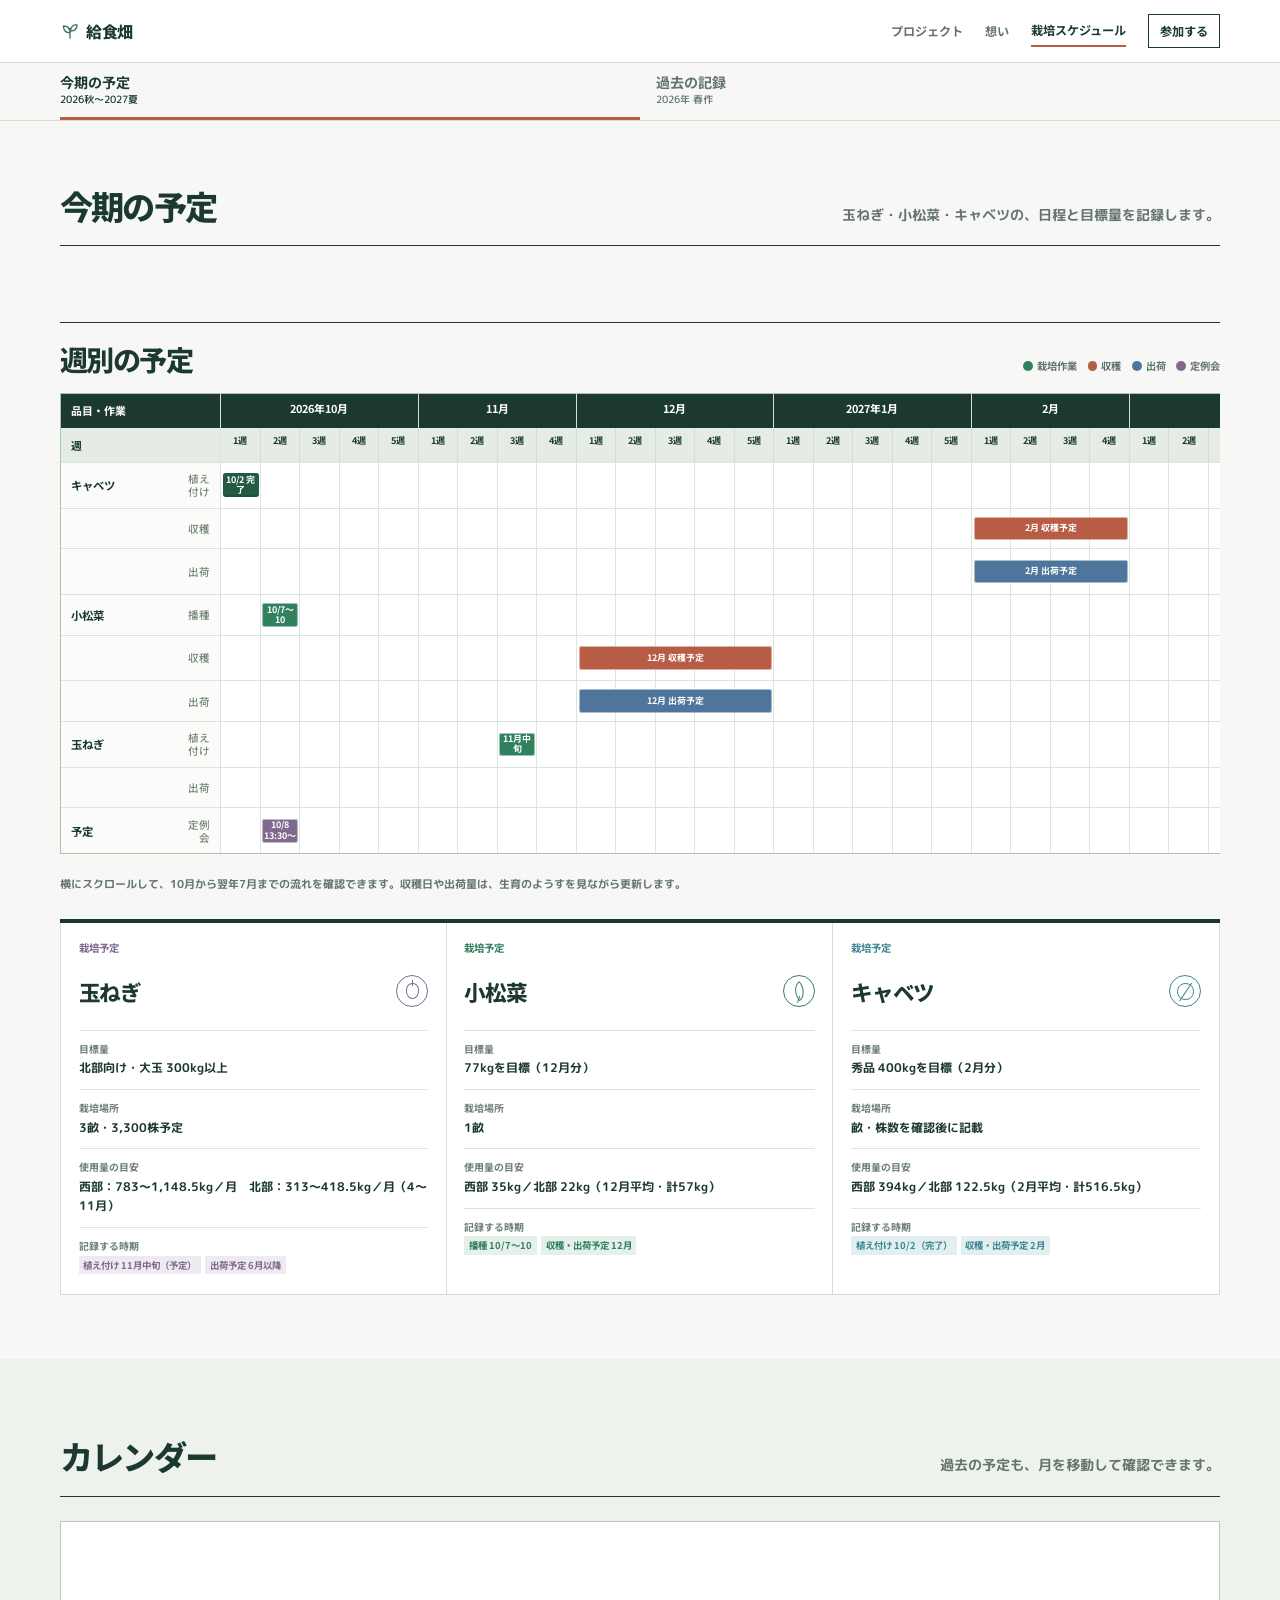
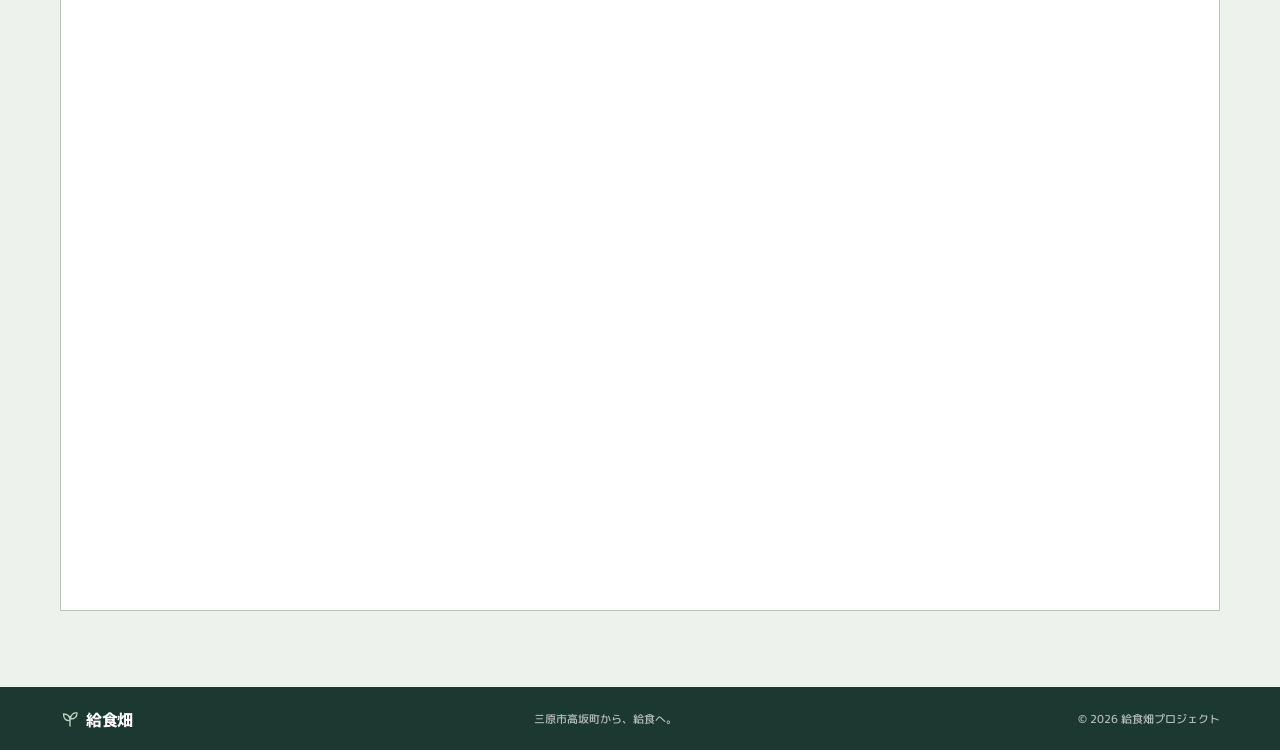
==== commit bf8f17c0: "Prioritize current cultivation gantt" ====
--- a/schedule.html
+++ b/schedule.html
@@ -148,7 +148,7 @@
     <main id="main">
       <section class="season-navigation" aria-label="表示する栽培期を選ぶ"><div class="content-width"><div class="season-tabs" role="tablist" aria-label="栽培期"><button id="tab-plan" class="season-tab is-active" type="button" role="tab" aria-selected="true" aria-controls="panel-plan" data-season-tab="plan"><span class="season-tab__index">01</span><span>今期の予定<small>2026秋〜2027夏</small></span></button><button id="tab-spring-2026" class="season-tab" type="button" role="tab" aria-selected="false" aria-controls="panel-spring-2026" data-season-tab="spring-2026"><span class="season-tab__index">02</span><span>過去の記録<small>2026年 春作</small></span></button></div></div></section>
 
-      <section id="panel-plan" class="season-panel season-panel--plan" role="tabpanel" aria-labelledby="tab-plan" data-season-panel="plan"><div class="content-width"><div class="section-intro"><div><p class="section-kicker">今期の栽培計画</p><h1>今期の予定</h1></div><p>玉ねぎ・小松菜・キャベツの、日程と目標量を記録します。</p></div><div id="plan-crops" class="crop-ledger" aria-live="polite"></div><section class="plan-gantt-section" aria-labelledby="plan-gantt-title"><div class="section-heading section-heading--gantt"><div><h2 id="plan-gantt-title">週別の予定</h2></div><div class="legend" aria-label="ガント表の凡例"><span><i class="legend__swatch legend__swatch--work"></i>栽培作業</span><span><i class="legend__swatch legend__swatch--harvest"></i>収穫</span><span><i class="legend__swatch legend__swatch--delivery"></i>出荷</span><span><i class="legend__swatch legend__swatch--meeting"></i>定例会</span></div></div><div class="gantt-scroll" tabindex="0" aria-label="2026年秋から2027年7月までの週別栽培予定。横にスクロールして確認できます。"><div id="plan-gantt" class="gantt-chart"></div></div><p class="plan-gantt-note">横にスクロールして、10月から翌年7月までの流れを確認できます。収穫日や出荷量は、生育のようすを見ながら更新します。</p></section></div></section>
+      <section id="panel-plan" class="season-panel season-panel--plan" role="tabpanel" aria-labelledby="tab-plan" data-season-panel="plan"><div class="content-width"><div class="section-intro"><div><p class="section-kicker">今期の栽培計画</p><h1>今期の予定</h1></div><p>玉ねぎ・小松菜・キャベツの、日程と目標量を記録します。</p></div><section class="plan-gantt-section" aria-labelledby="plan-gantt-title"><div class="section-heading section-heading--gantt"><div><h2 id="plan-gantt-title">週別の予定</h2></div><div class="legend" aria-label="ガント表の凡例"><span><i class="legend__swatch legend__swatch--work"></i>栽培作業</span><span><i class="legend__swatch legend__swatch--harvest"></i>収穫</span><span><i class="legend__swatch legend__swatch--delivery"></i>出荷</span><span><i class="legend__swatch legend__swatch--meeting"></i>定例会</span></div></div><div class="gantt-scroll" tabindex="0" aria-label="2026年秋から2027年7月までの週別栽培予定。横にスクロールして確認できます。"><div id="plan-gantt" class="gantt-chart"></div></div><p class="plan-gantt-note">横にスクロールして、10月から翌年7月までの流れを確認できます。収穫日や出荷量は、生育のようすを見ながら更新します。</p></section><div id="plan-crops" class="crop-ledger" aria-live="polite"></div></div></section>
 
       <section id="panel-spring-2026" class="season-panel season-panel--archive" role="tabpanel" aria-labelledby="tab-spring-2026" data-season-panel="spring-2026" hidden><div class="content-width"><div class="section-intro section-intro--archive"><div><p class="section-kicker">2026年 春作の記録</p><h2>過去の予定と実績</h2></div><p>当時の予定と実績を、今期の計画と分けて保管しています。</p></div><section class="delivery-summary" aria-labelledby="spring-summary-title"><div class="delivery-summary__title"><p class="section-kicker">5月の納入</p><h3 id="spring-summary-title">納入実績</h3></div><div class="summary-grid"><article><p>小松菜</p><strong>67.6<span>kg</span></strong><small>西部・北部 合計</small></article><article><p>青梗菜</p><strong>54.4<span>kg</span></strong><small>西部・北部 合計</small></article><article><p>キャベツ</p><strong>86.6<span>kg</span></strong><small>北部 合計</small></article></div></section><section class="archive-gantt-section" aria-labelledby="archive-gantt-title"><div class="section-heading section-heading--gantt"><div><p class="section-kicker">週別の記録</p><h3 id="archive-gantt-title">ガントチャート</h3></div><div class="legend" aria-label="ガント表の凡例"><span><i class="legend__swatch legend__swatch--work"></i>作業</span><span><i class="legend__swatch legend__swatch--harvest"></i>収穫</span><span><i class="legend__swatch legend__swatch--delivery"></i>出荷可能</span></div></div><div class="crop-filter" aria-label="品目で表示を絞り込む"><span>表示する品目</span><div id="crop-filter-buttons"></div></div><div class="gantt-scroll" tabindex="0" aria-label="2026年春作の週別ガント表。横にスクロールして確認できます。"><div id="archive-gantt" class="gantt-chart"></div></div><p class="gantt-note">横にスクロールすると、3月から7月までの週別の流れを確認できます。</p></section><section class="archive-list-section" aria-labelledby="archive-list-title"><div class="section-heading"><p class="section-kicker">月別の記録</p><h3 id="archive-list-title">月ごとの予定</h3></div><div id="archive-list" class="monthly-list"></div></section></div></section>
 
@@ -156,6 +156,306 @@
     </main>
 
     <footer class="site-footer"><a class="brand brand--footer" href="index.html"><svg class="brand__mark" viewBox="0 0 40 40" aria-hidden="true"><path d="M20 34V15M20 23C11 24 7 18 7 10c8 0 13 4 13 13M21 18c2-8 7-11 13-10 0 8-5 12-13 12" /></svg><span>給食畑</span></a><p>三原市高坂町から、給食へ。</p><small>&copy; 2026 給食畑プロジェクト</small></footer>
-    <script src="schedule.js"></script>
+    <script>
+      const planCrops = [
+        {
+          name: "玉ねぎ",
+          theme: "onion",
+          quantity: "北部向け・大玉 300kg以上",
+          place: "3畝・3,300株予定",
+          usage: "西部：783〜1,148.5kg／月　北部：313〜418.5kg／月（4〜11月）",
+          milestones: ["植え付け 11月中旬（予定）", "出荷予定 6月以降"],
+        },
+        {
+          name: "小松菜",
+          theme: "komatsuna",
+          quantity: "77kgを目標（12月分）",
+          place: "1畝",
+          usage: "西部 35kg／北部 22kg（12月平均・計57kg）",
+          milestones: ["播種 10/7〜10", "収穫・出荷予定 12月"],
+        },
+        {
+          name: "キャベツ",
+          theme: "cabbage",
+          quantity: "秀品 400kgを目標（2月分）",
+          place: "畝・株数を確認後に記載",
+          usage: "西部 394kg／北部 122.5kg（2月平均・計516.5kg）",
+          milestones: ["植え付け 10/2（完了）", "収穫・出荷予定 2月"],
+        },
+      ];
+
+      const planColumns = [
+        { month: "2026年10月", week: "1週" },
+        { month: "2026年10月", week: "2週" },
+        { month: "2026年10月", week: "3週" },
+        { month: "2026年10月", week: "4週" },
+        { month: "2026年10月", week: "5週" },
+        { month: "11月", week: "1週" },
+        { month: "11月", week: "2週" },
+        { month: "11月", week: "3週" },
+        { month: "11月", week: "4週" },
+        { month: "12月", week: "1週" },
+        { month: "12月", week: "2週" },
+        { month: "12月", week: "3週" },
+        { month: "12月", week: "4週" },
+        { month: "12月", week: "5週" },
+        { month: "2027年1月", week: "1週" },
+        { month: "2027年1月", week: "2週" },
+        { month: "2027年1月", week: "3週" },
+        { month: "2027年1月", week: "4週" },
+        { month: "2027年1月", week: "5週" },
+        { month: "2月", week: "1週" },
+        { month: "2月", week: "2週" },
+        { month: "2月", week: "3週" },
+        { month: "2月", week: "4週" },
+        { month: "3月", week: "1週" },
+        { month: "3月", week: "2週" },
+        { month: "3月", week: "3週" },
+        { month: "3月", week: "4週" },
+        { month: "3月", week: "5週" },
+        { month: "4月", week: "1週" },
+        { month: "4月", week: "2週" },
+        { month: "4月", week: "3週" },
+        { month: "4月", week: "4週" },
+        { month: "4月", week: "5週" },
+        { month: "5月", week: "1週" },
+        { month: "5月", week: "2週" },
+        { month: "5月", week: "3週" },
+        { month: "5月", week: "4週" },
+        { month: "5月", week: "5週" },
+        { month: "6月", week: "1週" },
+        { month: "6月", week: "2週" },
+        { month: "6月", week: "3週" },
+        { month: "6月", week: "4週" },
+        { month: "6月", week: "5週" },
+        { month: "7月", week: "1週" },
+        { month: "7月", week: "2週〜" },
+      ];
+
+      const planRows = [
+        { crop: "キャベツ", task: "植え付け", bars: [{ start: 1, span: 1, label: "10/2 完了", type: "work complete" }] },
+        { crop: "キャベツ", task: "収穫", bars: [{ start: 20, span: 4, label: "2月 収穫予定", type: "harvest planned" }] },
+        { crop: "キャベツ", task: "出荷", bars: [{ start: 20, span: 4, label: "2月 出荷予定", type: "delivery planned" }] },
+        { crop: "小松菜", task: "播種", bars: [{ start: 2, span: 1, label: "10/7〜10", type: "work planned" }] },
+        { crop: "小松菜", task: "収穫", bars: [{ start: 10, span: 5, label: "12月 収穫予定", type: "harvest planned" }] },
+        { crop: "小松菜", task: "出荷", bars: [{ start: 10, span: 5, label: "12月 出荷予定", type: "delivery planned" }] },
+        { crop: "玉ねぎ", task: "植え付け", bars: [{ start: 8, span: 1, label: "11月中旬", type: "work planned" }] },
+        { crop: "玉ねぎ", task: "出荷", bars: [{ start: 39, span: 7, label: "6月以降 出荷予定", type: "delivery planned" }] },
+        { crop: "予定", task: "定例会", bars: [{ start: 2, span: 1, label: "10/8 13:30〜", type: "meeting planned" }] },
+      ];
+
+      const archiveColumns = [
+        { month: "3月", week: "4週" },
+        { month: "3月", week: "5週" },
+        { month: "4月", week: "1週" },
+        { month: "4月", week: "2週" },
+        { month: "4月", week: "3週" },
+        { month: "4月", week: "4週" },
+        { month: "4月", week: "5週" },
+        { month: "5月", week: "1週" },
+        { month: "5月", week: "2週" },
+        { month: "5月", week: "3週" },
+        { month: "5月", week: "4週" },
+        { month: "5月", week: "5週" },
+        { month: "6月", week: "1週" },
+        { month: "6月", week: "2週" },
+        { month: "6月", week: "3週" },
+        { month: "6月", week: "4週" },
+        { month: "6月", week: "5週" },
+        { month: "7月", week: "1週" },
+        { month: "7月", week: "2週〜" },
+      ];
+
+      const archiveRows = [
+        { crop: "キャベツ①", filter: "cabbage", task: "作業", bars: [{ start: 1, span: 2, label: "除草", type: "work" }, { start: 6, span: 2, label: "ネット外す", type: "work" }, { start: 10, span: 2, label: "収穫", type: "harvest" }] },
+        { crop: "キャベツ①", filter: "cabbage", task: "出荷", bars: [{ start: 12, span: 2, label: "出荷可能", type: "delivery" }] },
+        { crop: "キャベツ②", filter: "cabbage", task: "作業", bars: [{ start: 1, span: 2, label: "植え付け", type: "work" }, { start: 8, span: 2, label: "ネット外す", type: "work" }, { start: 15, span: 1, label: "収穫", type: "harvest" }] },
+        { crop: "キャベツ②", filter: "cabbage", task: "出荷", bars: [{ start: 13, span: 4, label: "出荷可能", type: "delivery" }] },
+        { crop: "小松菜①", filter: "komatsuna", task: "作業", bars: [{ start: 1, span: 2, label: "除草", type: "work" }] },
+        { crop: "小松菜①", filter: "komatsuna", task: "出荷", bars: [{ start: 6, span: 2, label: "出荷可能", type: "delivery" }] },
+        { crop: "小松菜②", filter: "komatsuna", task: "作業", bars: [{ start: 1, span: 2, label: "種まき", type: "work" }, { start: 4, span: 2, label: "除草", type: "work" }, { start: 9, span: 2, label: "収穫", type: "harvest" }] },
+        { crop: "小松菜②", filter: "komatsuna", task: "出荷", bars: [{ start: 8, span: 5, label: "出荷可能", type: "delivery" }] },
+        { crop: "青梗菜", filter: "chingensai", task: "作業", bars: [{ start: 1, span: 2, label: "種まき", type: "work" }, { start: 10, span: 2, label: "収穫", type: "harvest" }] },
+        { crop: "青梗菜", filter: "chingensai", task: "出荷", bars: [{ start: 11, span: 2, label: "出荷可能", type: "delivery" }] },
+        { crop: "じゃがいも", filter: "potato", task: "作業", bars: [{ start: 4, span: 1, label: "めくら除草", type: "work" }, { start: 6, span: 3, label: "1回目 土寄せ", type: "work" }, { start: 9, span: 2, label: "2回目 土寄せ", type: "work" }, { start: 16, span: 1, label: "収穫", type: "harvest" }] },
+        { crop: "じゃがいも", filter: "potato", task: "出荷", bars: [{ start: 18, span: 2, label: "出荷開始〜", type: "delivery" }] },
+      ];
+
+      const archiveMonths = [
+        { month: "3月", periods: [{ when: "4週〜5週", items: ["キャベツ②　植え付け（3月25日）", "キャベツ①　除草（3月31日）", "小松菜①　除草", "青梗菜・小松菜②　種まき"] }] },
+        { month: "4月", periods: [{ when: "2週目頃", items: ["じゃがいも　めくら除草"] }, { when: "2週〜3週", items: ["小松菜②　除草"] }, { when: "4週〜5週", items: ["小松菜①　出荷可能", "キャベツ①　ネットを外す（生育のようすによる）"] }, { when: "4月4週〜5月2週", items: ["じゃがいも　1回目土寄せ後、修正と芽かき"] }] },
+        { month: "5月", periods: [{ when: "1週〜5週", items: ["小松菜②　出荷可能"] }, { when: "2週〜3週", items: ["じゃがいも　2回目土寄せと修正", "キャベツ②　ネットを外す", "キャベツ①・小松菜②・青梗菜　収穫"] }, { when: "4週〜5週", items: ["青梗菜・キャベツ①　出荷可能"] }] },
+        { month: "6月", periods: [{ when: "1週〜4週", items: ["キャベツ②　出荷可能"] }, { when: "3週（中旬）", items: ["キャベツ②　収穫"] }, { when: "20日頃", items: ["じゃがいも　収穫イベント"] }] },
+        { month: "7月", periods: [{ when: "1週目以降", items: ["じゃがいも　出荷可能"] }] },
+      ];
+
+      function renderPlanCrops() {
+        const container = document.querySelector("#plan-crops");
+        container.innerHTML = planCrops
+          .map((crop, index) => `
+            <article class="crop-entry crop-entry--${crop.theme}">
+              <div>
+                <span class="crop-entry__number">栽培予定</span>
+                <div class="crop-entry__name"><h3>${crop.name}</h3><span class="crop-glyph" aria-hidden="true"></span></div>
+              </div>
+              <dl>
+                <div><dt>目標量</dt><dd>${crop.quantity}</dd></div>
+                <div><dt>栽培場所</dt><dd>${crop.place}</dd></div>
+                <div><dt>使用量の目安</dt><dd>${crop.usage}</dd></div>
+                <div class="crop-entry__milestones"><dt>記録する時期</dt><dd>${crop.milestones.map((item) => `<span>${item}</span>`).join("")}</dd></div>
+              </dl>
+            </article>`,
+          )
+          .join("");
+      }
+
+      function renderPlanGantt() {
+        const chart = document.querySelector("#plan-gantt");
+        const monthGroups = [];
+        planColumns.forEach((column) => {
+          const previous = monthGroups.at(-1);
+          if (previous && previous.month === column.month) previous.span += 1;
+          else monthGroups.push({ month: column.month, span: 1 });
+        });
+
+        const monthHeader = monthGroups
+          .map((group) => `<span style="grid-column: span ${group.span}">${group.month}</span>`)
+          .join("");
+        const weekHeader = planColumns.map((column) => `<span>${column.week}</span>`).join("");
+        const rows = planRows
+          .map((row, index) => `
+            <div class="gantt-row ${index % 2 ? "gantt-row--sub" : ""}">
+              <div class="gantt-row__label">
+                <strong>${index > 0 && planRows[index - 1].crop === row.crop ? "" : row.crop}</strong>
+                <span>${row.task}</span>
+              </div>
+              <div class="gantt-track" style="--columns: ${planColumns.length}">
+                ${row.bars.map((bar) => `<span class="gantt-bar ${bar.type.split(" ").map((type) => `gantt-bar--${type}`).join(" ")}" style="grid-column: ${bar.start} / span ${bar.span}">${bar.label}</span>`).join("")}
+              </div>
+            </div>`)
+          .join("");
+
+        chart.innerHTML = `
+          <div class="gantt-header">
+            <span>品目・作業</span>
+            <div class="gantt-header__months" style="--columns: ${planColumns.length}">${monthHeader}</div>
+          </div>
+          <div class="gantt-header gantt-header--weeks">
+            <span>週</span>
+            <div class="gantt-header__weeks" style="--columns: ${planColumns.length}">${weekHeader}</div>
+          </div>
+          ${rows}`;
+      }
+
+      function renderArchiveGantt() {
+        const chart = document.querySelector("#archive-gantt");
+        const monthGroups = [];
+        archiveColumns.forEach((column) => {
+          const previous = monthGroups.at(-1);
+          if (previous && previous.month === column.month) previous.span += 1;
+          else monthGroups.push({ month: column.month, span: 1 });
+        });
+
+        const monthHeader = monthGroups.map((group) => `<span style="grid-column: span ${group.span}">${group.month}</span>`).join("");
+        const weekHeader = archiveColumns.map((column) => `<span>${column.week}</span>`).join("");
+        const rows = archiveRows.map((row, index) => `
+          <div class="gantt-row ${index % 2 ? "gantt-row--sub" : ""}" data-crop="${row.filter}">
+            <div class="gantt-row__label">
+              <strong>${index > 0 && archiveRows[index - 1].crop === row.crop ? "" : row.crop}</strong>
+              <span>${row.task}</span>
+            </div>
+            <div class="gantt-track" style="--columns: ${archiveColumns.length}">
+              ${row.bars.map((bar) => `<span class="gantt-bar gantt-bar--${bar.type}" style="grid-column: ${bar.start} / span ${bar.span}">${bar.label}</span>`).join("")}
+            </div>
+          </div>`).join("");
+
+        chart.innerHTML = `
+          <div class="gantt-header">
+            <span>品目・項目</span>
+            <div class="gantt-header__months" style="--columns: ${archiveColumns.length}">${monthHeader}</div>
+          </div>
+          <div class="gantt-header gantt-header--weeks">
+            <span>週</span>
+            <div class="gantt-header__weeks" style="--columns: ${archiveColumns.length}">${weekHeader}</div>
+          </div>
+          ${rows}`;
+      }
+
+      function renderArchiveList() {
+        const list = document.querySelector("#archive-list");
+        list.innerHTML = archiveMonths.map((month) => `
+          <article class="month-record">
+            <h4>${month.month}</h4>
+            <div>
+              ${month.periods.map((period) => `
+                <div class="month-record__period">
+                  <p>${period.when}</p>
+                  <ul>${period.items.map((item) => `<li>${item}</li>`).join("")}</ul>
+                </div>`).join("")}
+            </div>
+          </article>`).join("");
+      }
+
+      function selectSeason(tab) {
+        const target = tab.dataset.seasonTab;
+        const tabs = document.querySelectorAll("[data-season-tab]");
+        const panels = document.querySelectorAll("[data-season-panel]");
+        tabs.forEach((item) => {
+          const active = item === tab;
+          item.classList.toggle("is-active", active);
+          item.setAttribute("aria-selected", String(active));
+          item.tabIndex = active ? 0 : -1;
+        });
+        panels.forEach((panel) => { panel.hidden = panel.dataset.seasonPanel !== target; });
+      }
+
+      function setupTabs() {
+        const tabs = [...document.querySelectorAll("[data-season-tab]")];
+        tabs.forEach((tab, index) => {
+          tab.tabIndex = index === 0 ? 0 : -1;
+          tab.addEventListener("click", () => selectSeason(tab));
+          tab.addEventListener("keydown", (event) => {
+            if (!["ArrowRight", "ArrowLeft", "Home", "End"].includes(event.key)) return;
+            event.preventDefault();
+            let nextIndex = index;
+            if (event.key === "ArrowRight") nextIndex = (index + 1) % tabs.length;
+            if (event.key === "ArrowLeft") nextIndex = (index - 1 + tabs.length) % tabs.length;
+            if (event.key === "Home") nextIndex = 0;
+            if (event.key === "End") nextIndex = tabs.length - 1;
+            tabs[nextIndex].focus();
+            selectSeason(tabs[nextIndex]);
+          });
+        });
+      }
+
+      function setupCropFilter() {
+        const container = document.querySelector("#crop-filter-buttons");
+        const options = [
+          ["all", "すべて"],
+          ["cabbage", "キャベツ"],
+          ["komatsuna", "小松菜"],
+          ["chingensai", "青梗菜"],
+          ["potato", "じゃがいも"],
+        ];
+        container.innerHTML = options.map(([value, label], index) => `<button type="button" data-crop-filter="${value}" aria-pressed="${index === 0}">${label}</button>`).join("");
+        container.addEventListener("click", (event) => {
+          const button = event.target.closest("[data-crop-filter]");
+          if (!button) return;
+          const selected = button.dataset.cropFilter;
+          container.querySelectorAll("button").forEach((item) => item.setAttribute("aria-pressed", String(item === button)));
+          document.querySelectorAll(".gantt-row").forEach((row) => {
+            row.classList.toggle("is-filtered", selected !== "all" && row.dataset.crop !== selected);
+          });
+        });
+      }
+
+      renderPlanCrops();
+      renderPlanGantt();
+      renderArchiveGantt();
+      renderArchiveList();
+      setupTabs();
+      setupCropFilter();
+
+    </script>
   </body>
 </html>
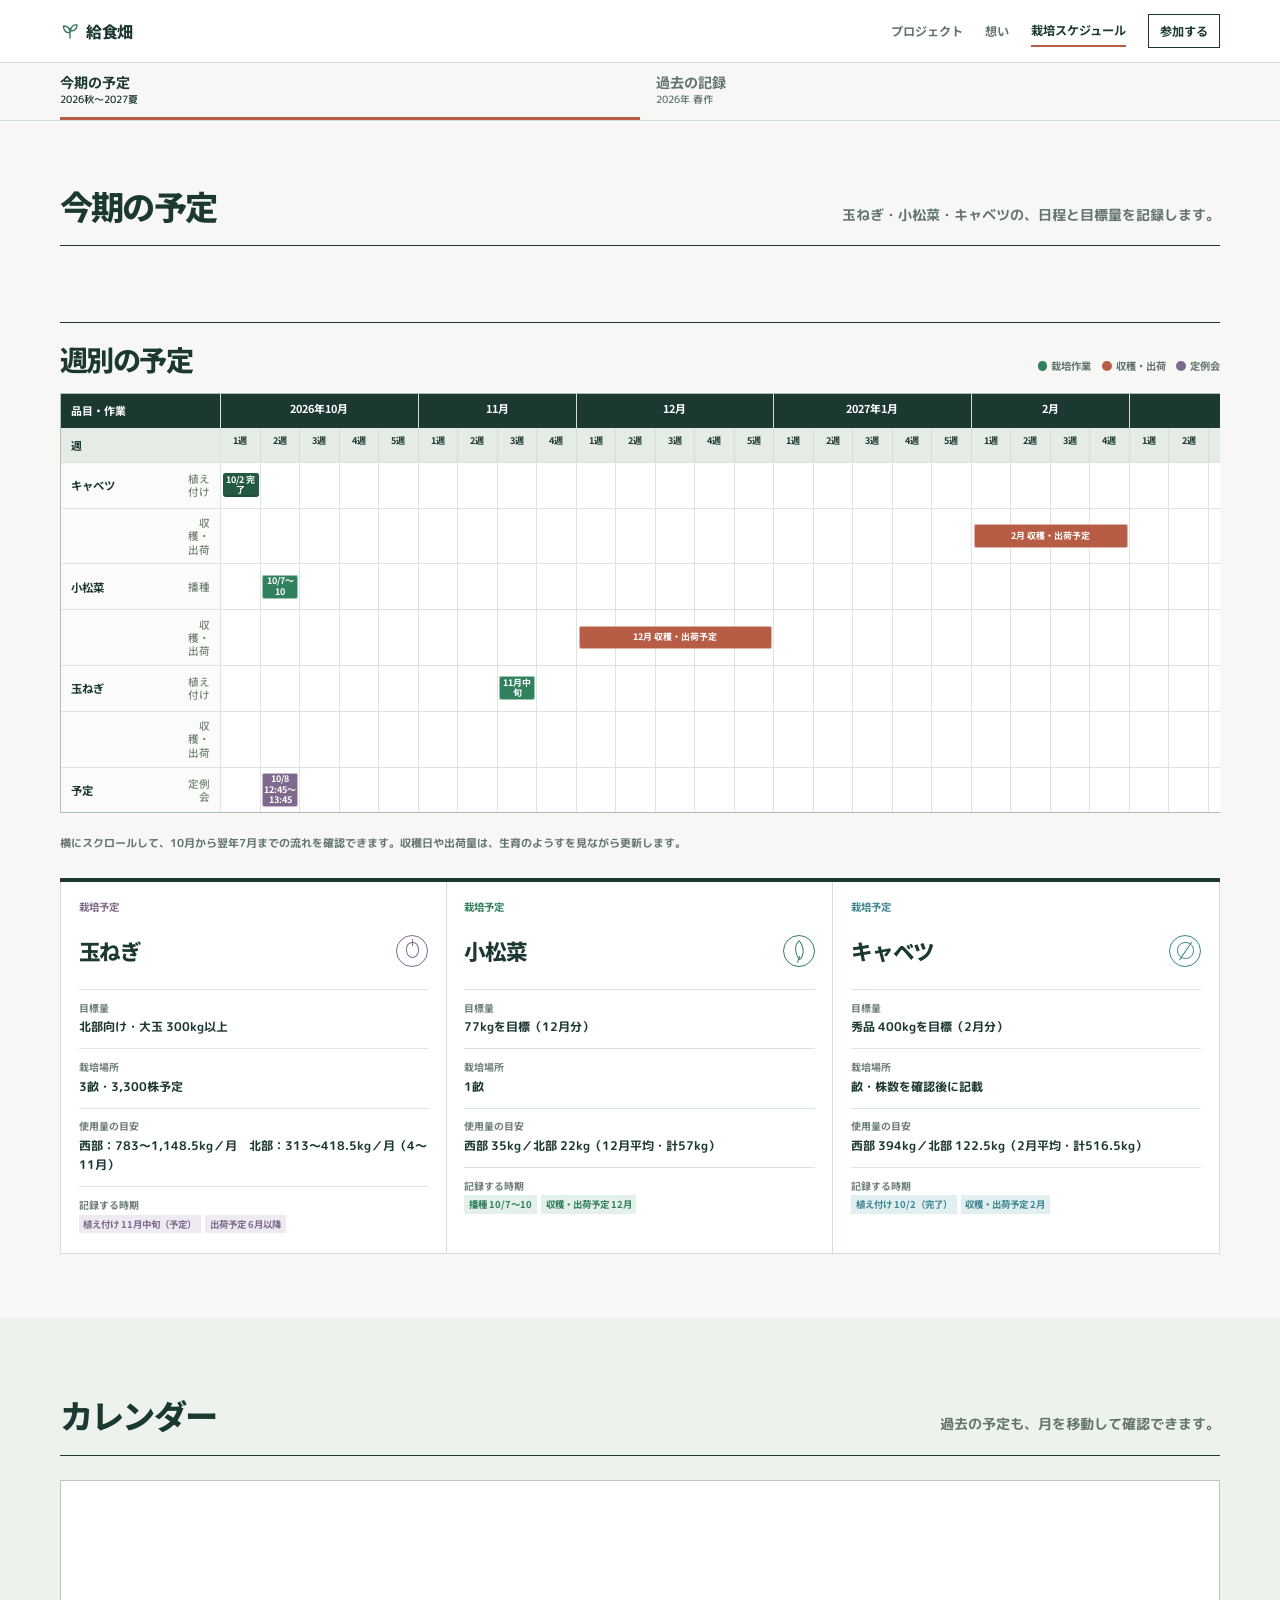
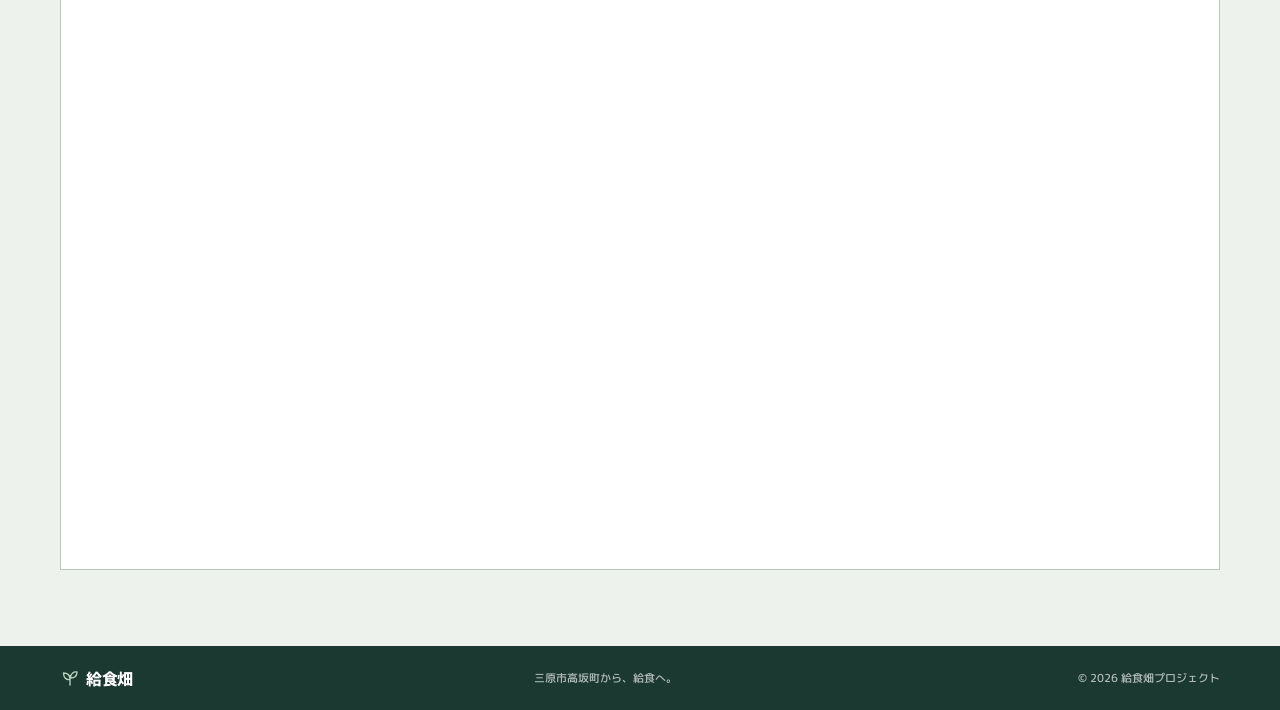
==== commit 3cf48ed8: "Combine harvest and shipment schedule entries" ====
--- a/schedule.html
+++ b/schedule.html
@@ -3,7 +3,7 @@
   <head>
     <meta charset="UTF-8" />
     <meta name="viewport" content="width=device-width, initial-scale=1" />
-    <meta name="description" content="給食畑の栽培予定と過去の栽培記録。播種から収穫・納入までの流れを確認できます。" />
+    <meta name="description" content="給食畑の栽培予定と過去の栽培記録。播種から収穫・出荷までの流れを確認できます。" />
     <title>栽培スケジュール | 給食畑</title>
     <link rel="preconnect" href="https://fonts.googleapis.com" />
     <link rel="preconnect" href="https://fonts.gstatic.com" crossorigin />
@@ -148,7 +148,7 @@
     <main id="main">
       <section class="season-navigation" aria-label="表示する栽培期を選ぶ"><div class="content-width"><div class="season-tabs" role="tablist" aria-label="栽培期"><button id="tab-plan" class="season-tab is-active" type="button" role="tab" aria-selected="true" aria-controls="panel-plan" data-season-tab="plan"><span class="season-tab__index">01</span><span>今期の予定<small>2026秋〜2027夏</small></span></button><button id="tab-spring-2026" class="season-tab" type="button" role="tab" aria-selected="false" aria-controls="panel-spring-2026" data-season-tab="spring-2026"><span class="season-tab__index">02</span><span>過去の記録<small>2026年 春作</small></span></button></div></div></section>
 
-      <section id="panel-plan" class="season-panel season-panel--plan" role="tabpanel" aria-labelledby="tab-plan" data-season-panel="plan"><div class="content-width"><div class="section-intro"><div><p class="section-kicker">今期の栽培計画</p><h1>今期の予定</h1></div><p>玉ねぎ・小松菜・キャベツの、日程と目標量を記録します。</p></div><section class="plan-gantt-section" aria-labelledby="plan-gantt-title"><div class="section-heading section-heading--gantt"><div><h2 id="plan-gantt-title">週別の予定</h2></div><div class="legend" aria-label="ガント表の凡例"><span><i class="legend__swatch legend__swatch--work"></i>栽培作業</span><span><i class="legend__swatch legend__swatch--harvest"></i>収穫</span><span><i class="legend__swatch legend__swatch--delivery"></i>出荷</span><span><i class="legend__swatch legend__swatch--meeting"></i>定例会</span></div></div><div class="gantt-scroll" tabindex="0" aria-label="2026年秋から2027年7月までの週別栽培予定。横にスクロールして確認できます。"><div id="plan-gantt" class="gantt-chart"></div></div><p class="plan-gantt-note">横にスクロールして、10月から翌年7月までの流れを確認できます。収穫日や出荷量は、生育のようすを見ながら更新します。</p></section><div id="plan-crops" class="crop-ledger" aria-live="polite"></div></div></section>
+      <section id="panel-plan" class="season-panel season-panel--plan" role="tabpanel" aria-labelledby="tab-plan" data-season-panel="plan"><div class="content-width"><div class="section-intro"><div><p class="section-kicker">今期の栽培計画</p><h1>今期の予定</h1></div><p>玉ねぎ・小松菜・キャベツの、日程と目標量を記録します。</p></div><section class="plan-gantt-section" aria-labelledby="plan-gantt-title"><div class="section-heading section-heading--gantt"><div><h2 id="plan-gantt-title">週別の予定</h2></div><div class="legend" aria-label="ガント表の凡例"><span><i class="legend__swatch legend__swatch--work"></i>栽培作業</span><span><i class="legend__swatch legend__swatch--harvest"></i>収穫・出荷</span><span><i class="legend__swatch legend__swatch--meeting"></i>定例会</span></div></div><div class="gantt-scroll" tabindex="0" aria-label="2026年秋から2027年7月までの週別栽培予定。横にスクロールして確認できます。"><div id="plan-gantt" class="gantt-chart"></div></div><p class="plan-gantt-note">横にスクロールして、10月から翌年7月までの流れを確認できます。収穫日や出荷量は、生育のようすを見ながら更新します。</p></section><div id="plan-crops" class="crop-ledger" aria-live="polite"></div></div></section>
 
       <section id="panel-spring-2026" class="season-panel season-panel--archive" role="tabpanel" aria-labelledby="tab-spring-2026" data-season-panel="spring-2026" hidden><div class="content-width"><div class="section-intro section-intro--archive"><div><p class="section-kicker">2026年 春作の記録</p><h2>過去の予定と実績</h2></div><p>当時の予定と実績を、今期の計画と分けて保管しています。</p></div><section class="delivery-summary" aria-labelledby="spring-summary-title"><div class="delivery-summary__title"><p class="section-kicker">5月の納入</p><h3 id="spring-summary-title">納入実績</h3></div><div class="summary-grid"><article><p>小松菜</p><strong>67.6<span>kg</span></strong><small>西部・北部 合計</small></article><article><p>青梗菜</p><strong>54.4<span>kg</span></strong><small>西部・北部 合計</small></article><article><p>キャベツ</p><strong>86.6<span>kg</span></strong><small>北部 合計</small></article></div></section><section class="archive-gantt-section" aria-labelledby="archive-gantt-title"><div class="section-heading section-heading--gantt"><div><p class="section-kicker">週別の記録</p><h3 id="archive-gantt-title">ガントチャート</h3></div><div class="legend" aria-label="ガント表の凡例"><span><i class="legend__swatch legend__swatch--work"></i>作業</span><span><i class="legend__swatch legend__swatch--harvest"></i>収穫</span><span><i class="legend__swatch legend__swatch--delivery"></i>出荷可能</span></div></div><div class="crop-filter" aria-label="品目で表示を絞り込む"><span>表示する品目</span><div id="crop-filter-buttons"></div></div><div class="gantt-scroll" tabindex="0" aria-label="2026年春作の週別ガント表。横にスクロールして確認できます。"><div id="archive-gantt" class="gantt-chart"></div></div><p class="gantt-note">横にスクロールすると、3月から7月までの週別の流れを確認できます。</p></section><section class="archive-list-section" aria-labelledby="archive-list-title"><div class="section-heading"><p class="section-kicker">月別の記録</p><h3 id="archive-list-title">月ごとの予定</h3></div><div id="archive-list" class="monthly-list"></div></section></div></section>
 
@@ -234,14 +234,12 @@
 
       const planRows = [
         { crop: "キャベツ", task: "植え付け", bars: [{ start: 1, span: 1, label: "10/2 完了", type: "work complete" }] },
-        { crop: "キャベツ", task: "収穫", bars: [{ start: 20, span: 4, label: "2月 収穫予定", type: "harvest planned" }] },
-        { crop: "キャベツ", task: "出荷", bars: [{ start: 20, span: 4, label: "2月 出荷予定", type: "delivery planned" }] },
+        { crop: "キャベツ", task: "収穫・出荷", bars: [{ start: 20, span: 4, label: "2月 収穫・出荷予定", type: "harvest planned" }] },
         { crop: "小松菜", task: "播種", bars: [{ start: 2, span: 1, label: "10/7〜10", type: "work planned" }] },
-        { crop: "小松菜", task: "収穫", bars: [{ start: 10, span: 5, label: "12月 収穫予定", type: "harvest planned" }] },
-        { crop: "小松菜", task: "出荷", bars: [{ start: 10, span: 5, label: "12月 出荷予定", type: "delivery planned" }] },
+        { crop: "小松菜", task: "収穫・出荷", bars: [{ start: 10, span: 5, label: "12月 収穫・出荷予定", type: "harvest planned" }] },
         { crop: "玉ねぎ", task: "植え付け", bars: [{ start: 8, span: 1, label: "11月中旬", type: "work planned" }] },
-        { crop: "玉ねぎ", task: "出荷", bars: [{ start: 39, span: 7, label: "6月以降 出荷予定", type: "delivery planned" }] },
-        { crop: "予定", task: "定例会", bars: [{ start: 2, span: 1, label: "10/8 13:30〜", type: "meeting planned" }] },
+        { crop: "玉ねぎ", task: "収穫・出荷", bars: [{ start: 39, span: 7, label: "6月以降 収穫・出荷予定", type: "harvest planned" }] },
+        { crop: "予定", task: "定例会", bars: [{ start: 2, span: 1, label: "10/8 12:45〜13:45", type: "meeting planned" }] },
       ];
 
       const archiveColumns = [
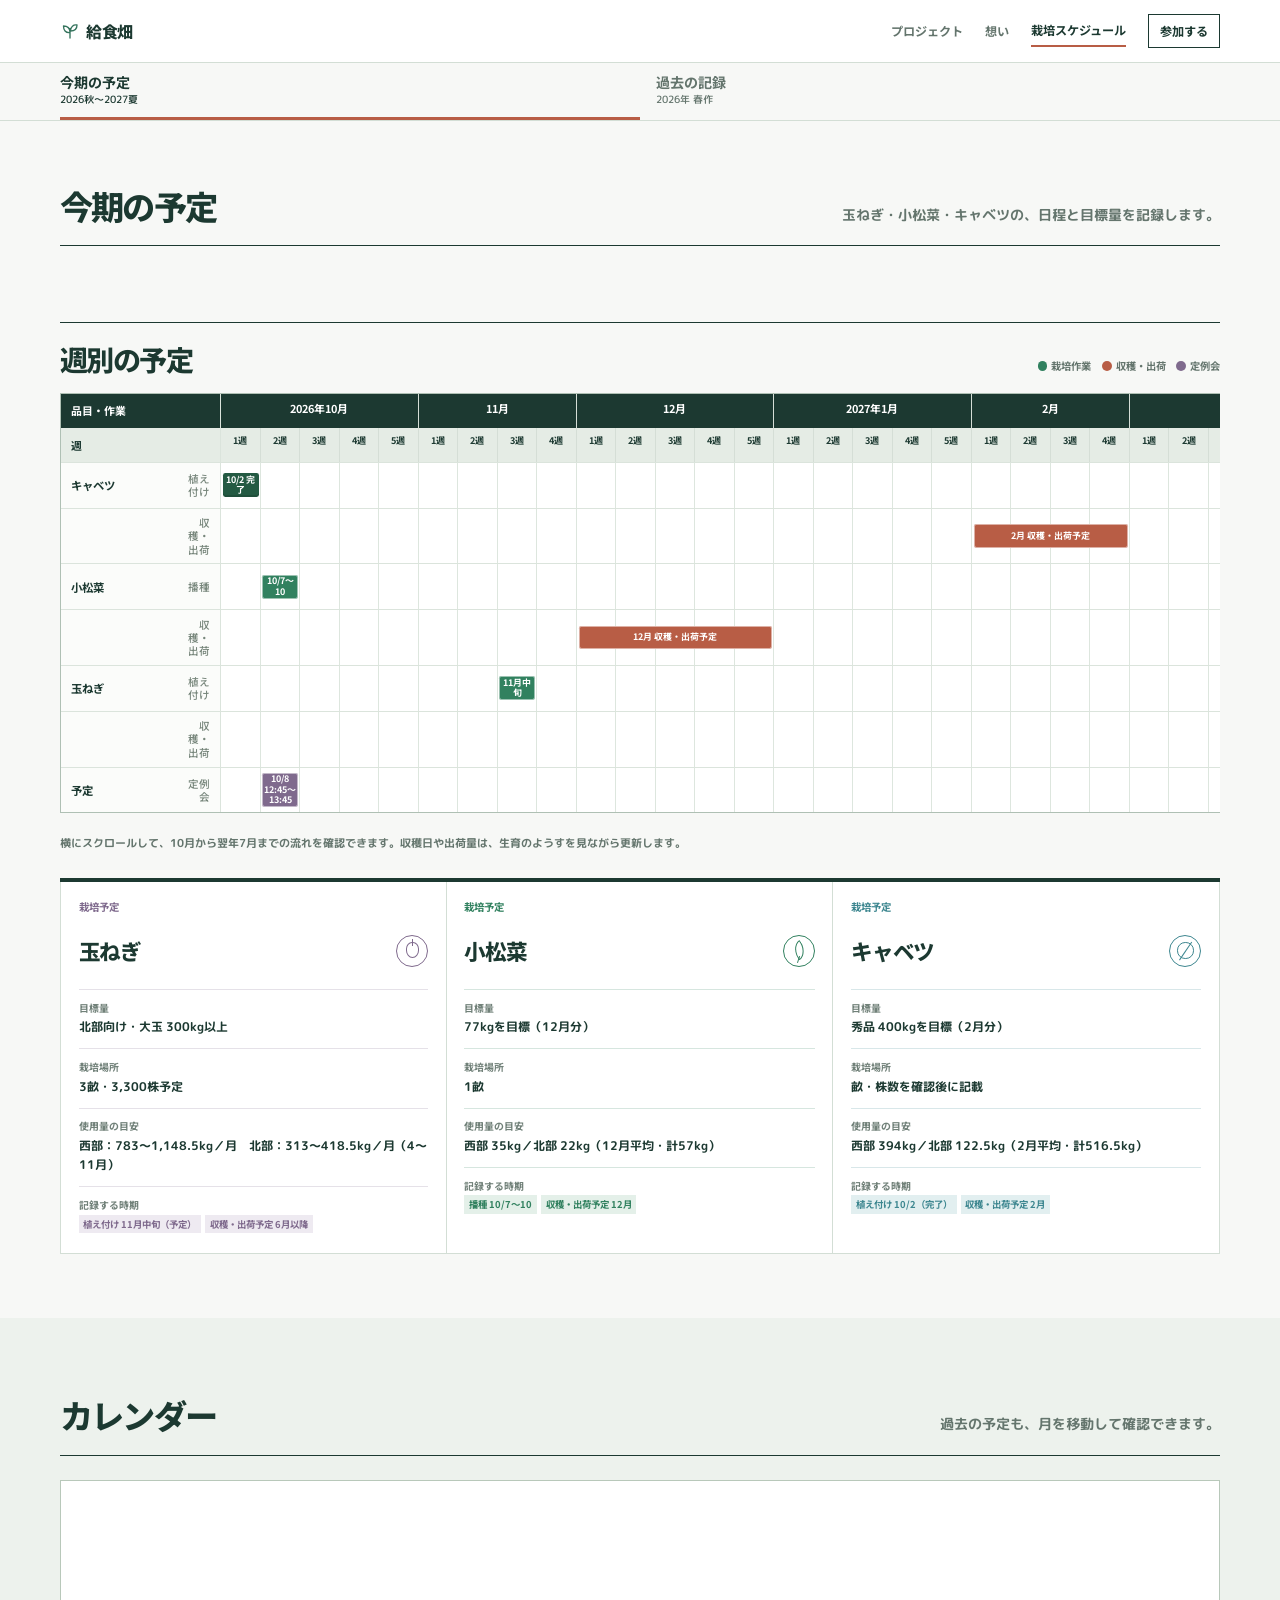
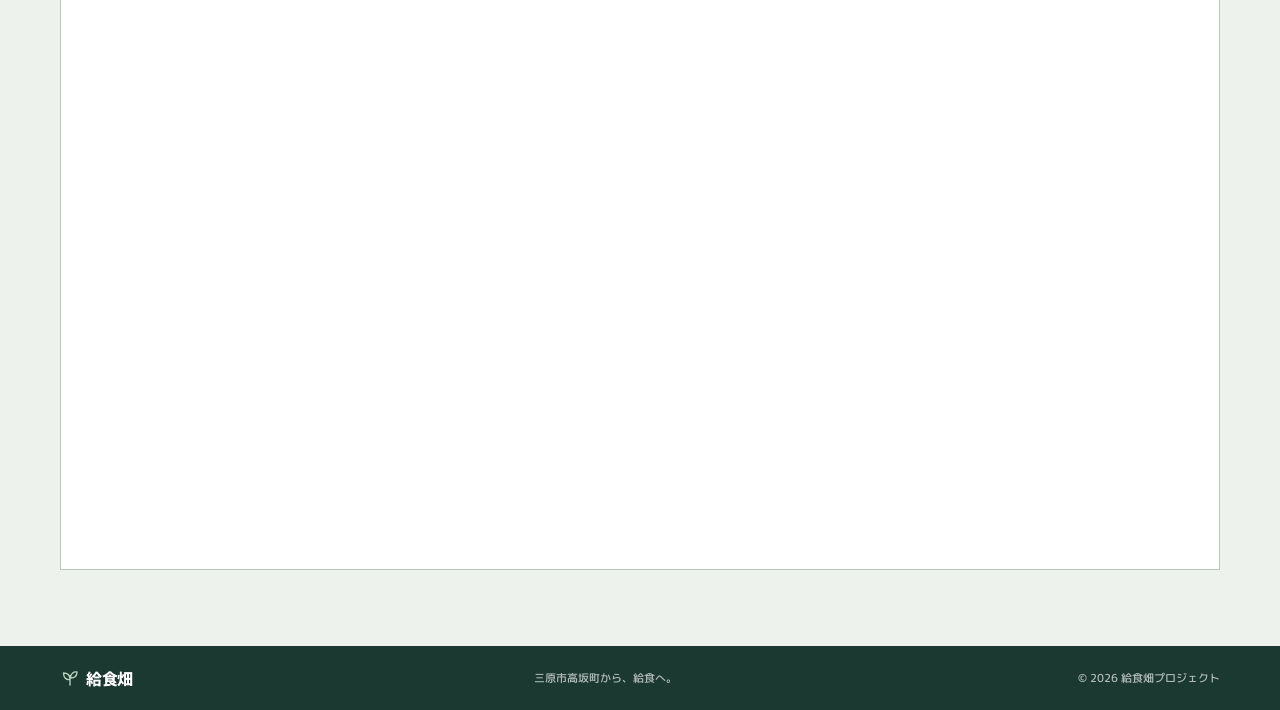
==== commit a568e52e: "Use combined harvest and shipment wording" ====
--- a/schedule.html
+++ b/schedule.html
@@ -164,7 +164,7 @@
           quantity: "北部向け・大玉 300kg以上",
           place: "3畝・3,300株予定",
           usage: "西部：783〜1,148.5kg／月　北部：313〜418.5kg／月（4〜11月）",
-          milestones: ["植え付け 11月中旬（予定）", "出荷予定 6月以降"],
+          milestones: ["植え付け 11月中旬（予定）", "収穫・出荷予定 6月以降"],
         },
         {
           name: "小松菜",
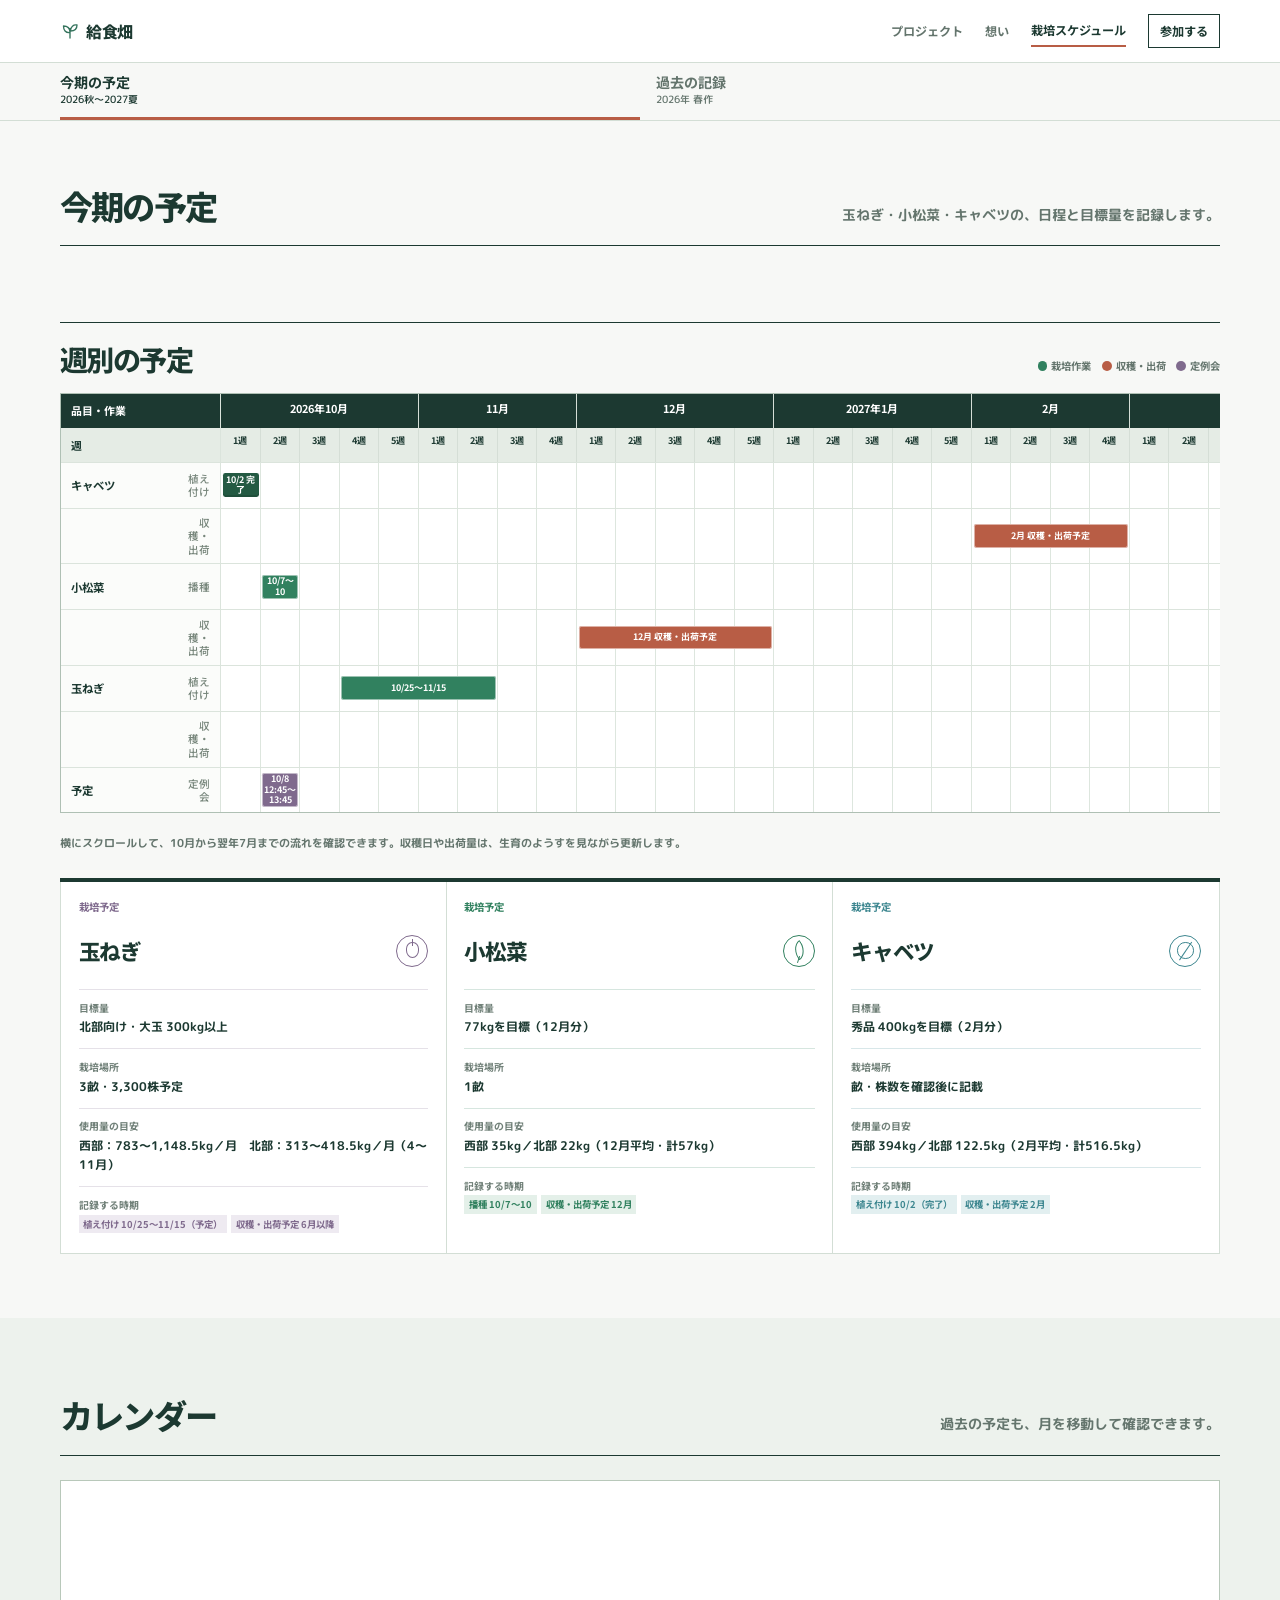
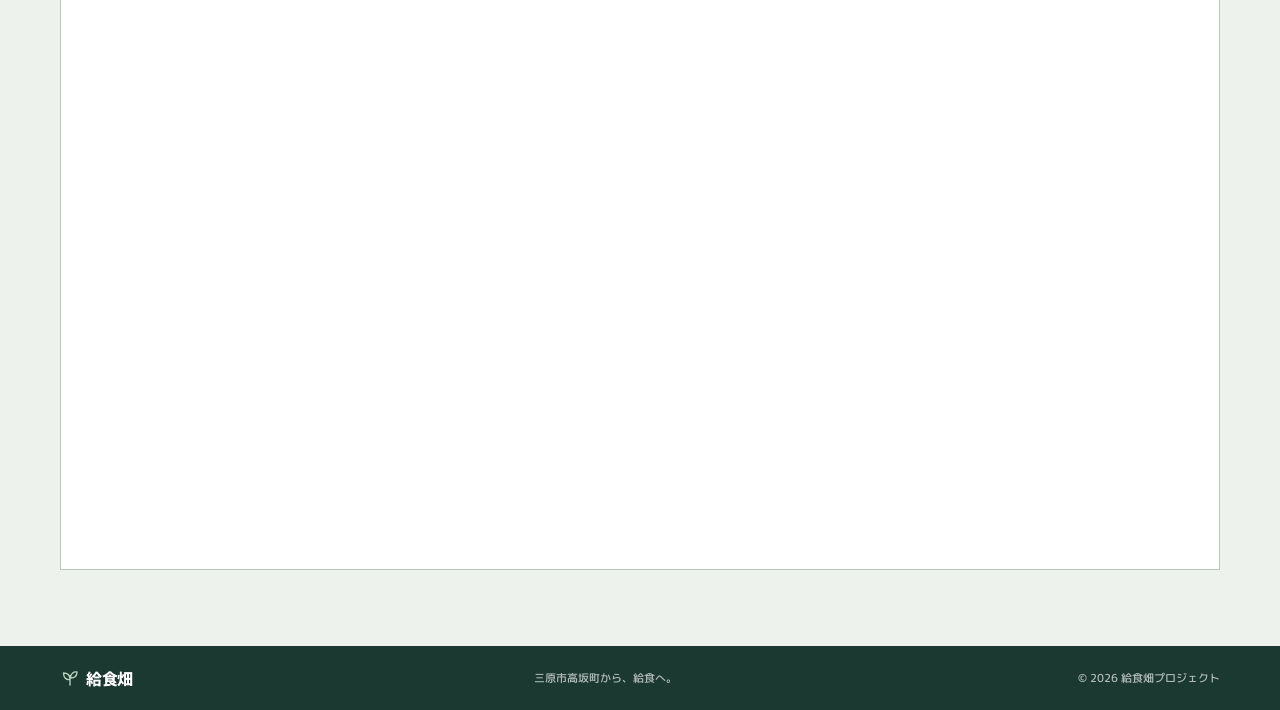
==== commit caff63b1: "Set onion planting window" ====
--- a/schedule.html
+++ b/schedule.html
@@ -164,7 +164,7 @@
           quantity: "北部向け・大玉 300kg以上",
           place: "3畝・3,300株予定",
           usage: "西部：783〜1,148.5kg／月　北部：313〜418.5kg／月（4〜11月）",
-          milestones: ["植え付け 11月中旬（予定）", "収穫・出荷予定 6月以降"],
+          milestones: ["植え付け 10/25〜11/15（予定）", "収穫・出荷予定 6月以降"],
         },
         {
           name: "小松菜",
@@ -237,7 +237,7 @@
         { crop: "キャベツ", task: "収穫・出荷", bars: [{ start: 20, span: 4, label: "2月 収穫・出荷予定", type: "harvest planned" }] },
         { crop: "小松菜", task: "播種", bars: [{ start: 2, span: 1, label: "10/7〜10", type: "work planned" }] },
         { crop: "小松菜", task: "収穫・出荷", bars: [{ start: 10, span: 5, label: "12月 収穫・出荷予定", type: "harvest planned" }] },
-        { crop: "玉ねぎ", task: "植え付け", bars: [{ start: 8, span: 1, label: "11月中旬", type: "work planned" }] },
+        { crop: "玉ねぎ", task: "植え付け", bars: [{ start: 4, span: 4, label: "10/25〜11/15", type: "work planned" }] },
         { crop: "玉ねぎ", task: "収穫・出荷", bars: [{ start: 39, span: 7, label: "6月以降 収穫・出荷予定", type: "harvest planned" }] },
         { crop: "予定", task: "定例会", bars: [{ start: 2, span: 1, label: "10/8 12:45〜13:45", type: "meeting planned" }] },
       ];
